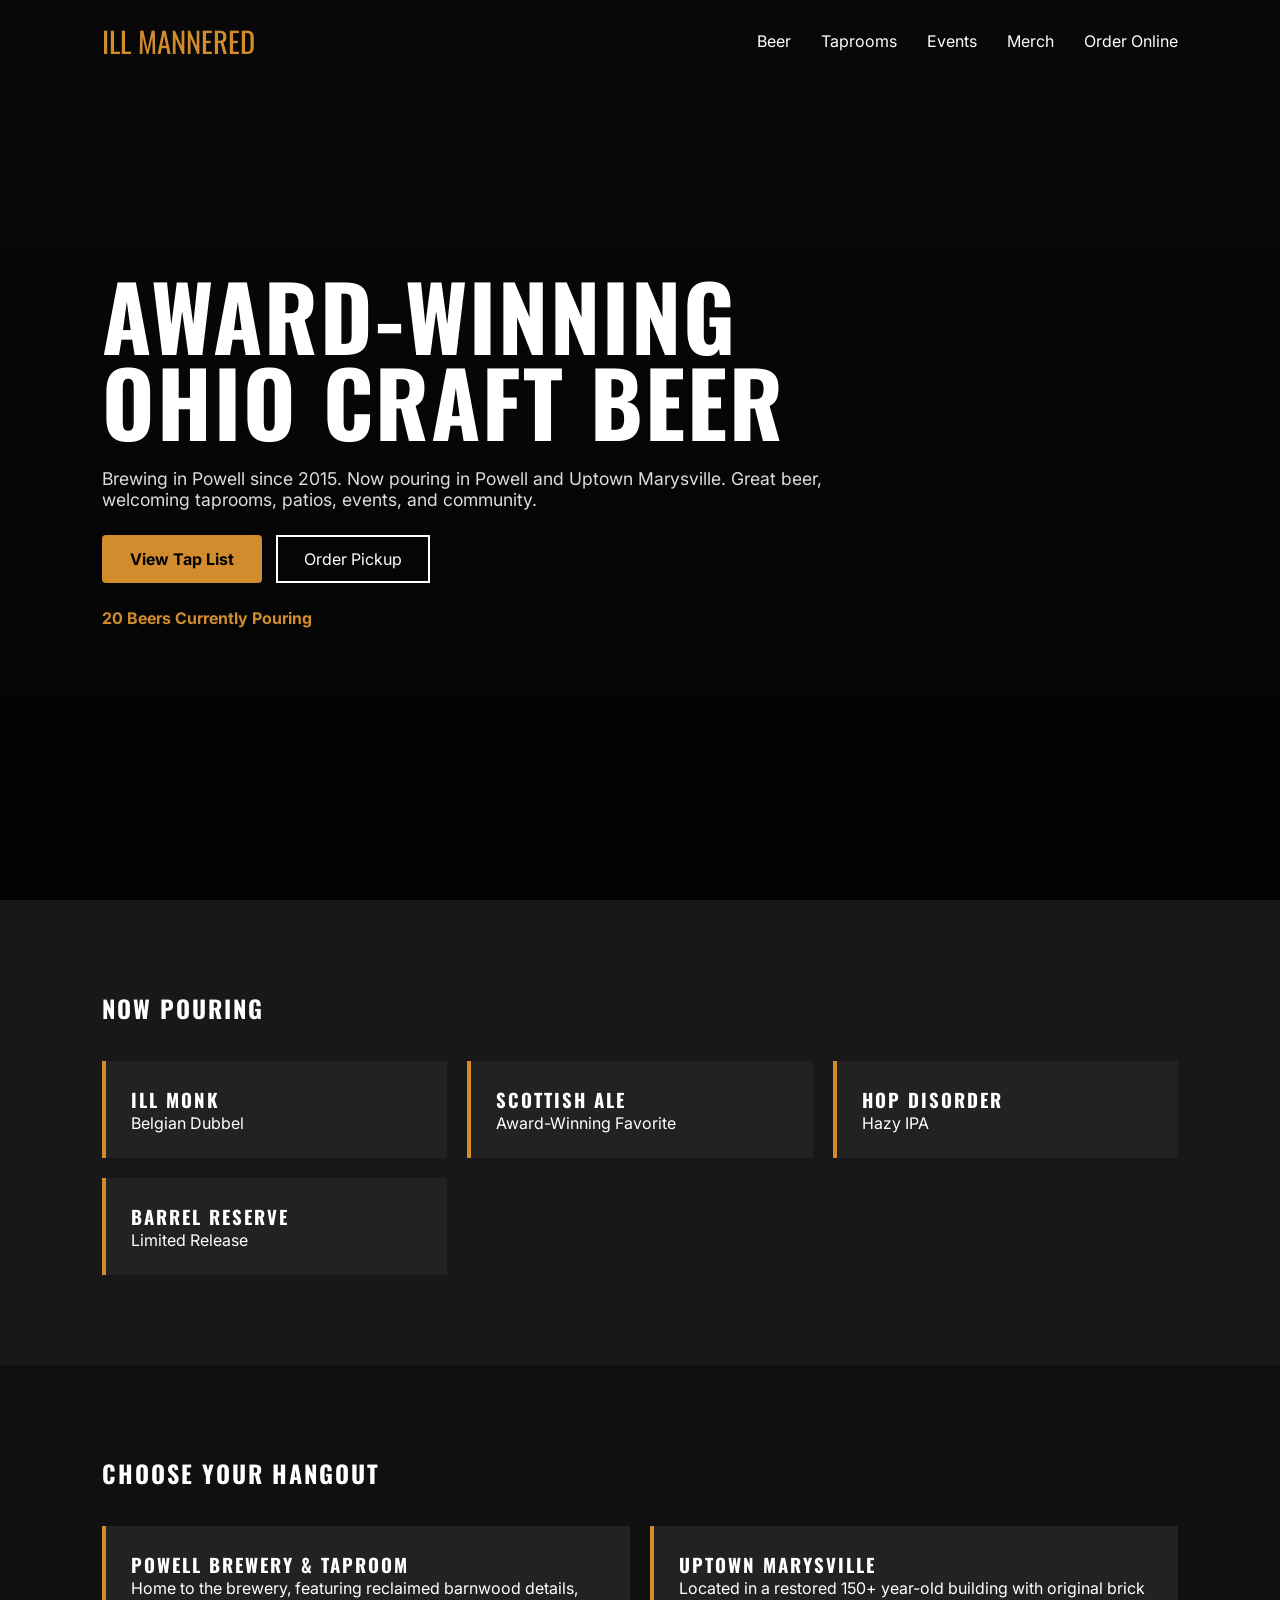
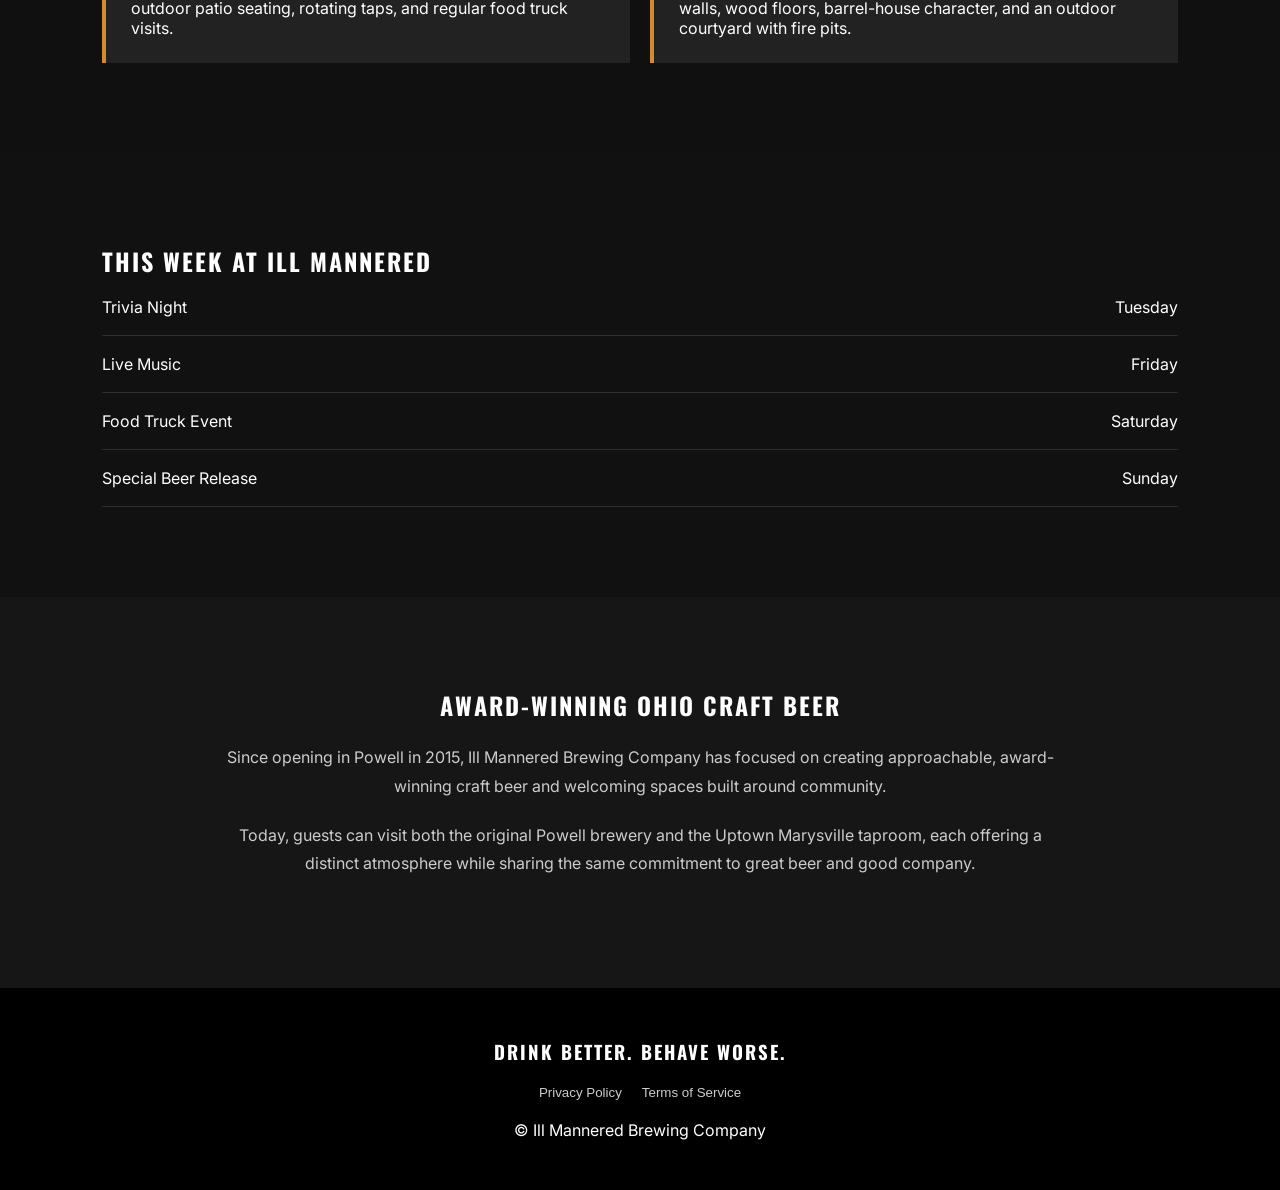
==== index.html @ 1222a547 "Rename ill_mannered_website (1).html to index.html" ====
<!DOCTYPE html>
<html lang="en">
<head>
<meta charset="UTF-8">
<meta name="viewport" content="width=device-width, initial-scale=1.0">
<title>Ill Mannered Brewery | Award-Winning Ohio Craft Beer</title>
<link href="https://fonts.googleapis.com/css2?family=Oswald:wght@400;500;700&family=Inter:wght@300;400;500;600&display=swap" rel="stylesheet">
<style>
:root{
    --black:#111111;
    --dark:#1a1a1a;
    --amber:#d28b2d;
    --cream:#f5f1e8;
}
*{margin:0;padding:0;box-sizing:border-box}
body{
    font-family:'Inter',sans-serif;
    background:var(--black);
    color:white;
    overflow-x:hidden;
}
h1,h2,h3{
    font-family:'Oswald',sans-serif;
    text-transform:uppercase;
    letter-spacing:2px;
}
section{padding:90px 8%;}
a{text-decoration:none;color:white}
nav{
    position:fixed;
    width:100%;
    top:0;
    left:0;
    z-index:1000;
    padding:20px 8%;
    display:flex;
    justify-content:space-between;
    align-items:center;
    transition:.3s;
}
nav.scrolled{
    background:rgba(0,0,0,.92);
    backdrop-filter:blur(10px);
}
.logo{
    color:var(--amber);
    font-family:'Oswald',sans-serif;
    font-size:1.8rem;
}
.nav-links{
    display:flex;
    gap:30px;
}
.hero{
    min-height:100vh;
    display:flex;
    align-items:center;
    background:
        linear-gradient(rgba(0,0,0,.55),rgba(0,0,0,.8)),
        url('https://images.unsplash.com/photo-1514362545857-3bc16c4c7d1b?auto=format&fit=crop&w=1600&q=80');
    background-size:cover;
    background-position:center;
}
.hero-content{max-width:760px;}
.hero h1{
    font-size:clamp(3rem,7vw,6rem);
    line-height:.95;
}
.hero p{
    margin:25px 0;
    color:#ddd;
    font-size:1.1rem;
}
.btn{
    display:inline-block;
    padding:14px 28px;
    background:var(--amber);
    color:black;
    font-weight:700;
    border-radius:4px;
}
.outline-btn{
    display:inline-block;
    padding:12px 26px;
    border:2px solid white;
    margin-left:10px;
}
.tap-count{
    margin-top:25px;
    color:var(--amber);
    font-weight:bold;
}
.beer-board{background:#181818;}
.board-grid,.location-grid{
    display:grid;
    grid-template-columns:repeat(auto-fit,minmax(260px,1fr));
    gap:20px;
    margin-top:35px;
}
.beer-card,.location-card{
    background:#222;
    padding:25px;
    border-left:4px solid var(--amber);
}
.locations{
    background:#101010;
}
.events .event{
    display:flex;
    justify-content:space-between;
    border-bottom:1px solid rgba(255,255,255,.12);
    padding:18px 0;
}
.story{
    text-align:center;
    background:#161616;
}
.story p{
    max-width:850px;
    margin:20px auto;
    line-height:1.8;
    color:#ccc;
}
footer{
    text-align:center;
    padding:50px 8%;
    background:black;
}
.footer-links{
    margin:20px 0;
    display:flex;
    justify-content:center;
    gap:20px;
    flex-wrap:wrap;
}
.footer-links button{
    background:none;
    border:none;
    color:#ccc;
    cursor:pointer;
}
.footer-links button:hover{
    color:var(--amber);
}
.modal{
    display:none;
    position:fixed;
    inset:0;
    background:rgba(0,0,0,.85);
    z-index:5000;
    justify-content:center;
    align-items:center;
}
.modal-content{
    background:#1a1a1a;
    width:90%;
    max-width:500px;
    padding:40px;
    position:relative;
    text-align:center;
}
.close-btn{
    position:absolute;
    right:15px;
    top:8px;
    cursor:pointer;
    font-size:2rem;
}
@media(max-width:768px){
    .nav-links{display:none;}
    .outline-btn{display:block;margin:10px 0 0 0;}
}
</style>
</head>
<body>

<nav id="navbar">
    <div class="logo">ILL MANNERED</div>
    <div class="nav-links">
        <a href="#">Beer</a>
        <a href="#">Taprooms</a>
        <a href="#">Events</a>
        <a href="#">Merch</a>
        <a href="#">Order Online</a>
    </div>
</nav>

<section class="hero">
    <div class="hero-content">
        <h1>AWARD-WINNING<br>OHIO CRAFT BEER</h1>
        <p>
            Brewing in Powell since 2015. Now pouring in Powell and Uptown Marysville.
            Great beer, welcoming taprooms, patios, events, and community.
        </p>

        <a href="#" class="btn">View Tap List</a>
        <a href="#" class="outline-btn">Order Pickup</a>

        <div class="tap-count">
            <span id="tapCounter">0</span> Beers Currently Pouring
        </div>
    </div>
</section>

<section class="beer-board">
    <h2>Now Pouring</h2>

    <div class="board-grid" id="boardGrid">
        <div class="beer-card">
            <h3>Ill Monk</h3>
            <p>Belgian Dubbel</p>
        </div>
        <div class="beer-card">
            <h3>Scottish Ale</h3>
            <p>Award-Winning Favorite</p>
        </div>
        <div class="beer-card">
            <h3>Hop Disorder</h3>
            <p>Hazy IPA</p>
        </div>
        <div class="beer-card">
            <h3>Barrel Reserve</h3>
            <p>Limited Release</p>
        </div>
    </div>
</section>

<section class="locations">
    <h2>Choose Your Hangout</h2>

    <div class="location-grid">
        <div class="location-card">
            <h3>Powell Brewery & Taproom</h3>
            <p>
                Home to the brewery, featuring reclaimed barnwood details,
                outdoor patio seating, rotating taps, and regular food truck visits.
            </p>
        </div>

        <div class="location-card">
            <h3>Uptown Marysville</h3>
            <p>
                Located in a restored 150+ year-old building with original brick walls,
                wood floors, barrel-house character, and an outdoor courtyard with fire pits.
            </p>
        </div>
    </div>
</section>

<section class="events">
    <h2>This Week At Ill Mannered</h2>

    <div id="eventsList">
    <div class="event">
        <span>Trivia Night</span>
        <span>Tuesday</span>
    </div>

    <div class="event">
        <span>Live Music</span>
        <span>Friday</span>
    </div>

    <div class="event">
        <span>Food Truck Event</span>
        <span>Saturday</span>
    </div>

    <div class="event">
        <span>Special Beer Release</span>
        <span>Sunday</span>
    </div>
    </div>
</section>

<section class="story">
    <h2>Award-Winning Ohio Craft Beer</h2>

    <p>
        Since opening in Powell in 2015, Ill Mannered Brewing Company has focused
        on creating approachable, award-winning craft beer and welcoming spaces
        built around community.
    </p>

    <p>
        Today, guests can visit both the original Powell brewery and the Uptown
        Marysville taproom, each offering a distinct atmosphere while sharing the
        same commitment to great beer and good company.
    </p>
</section>

<footer>
    <h3>Drink Better. Behave Worse.</h3>

    <div class="footer-links">
        <button onclick="showPopup('Privacy Policy')">Privacy Policy</button>
        <button onclick="showPopup('Terms of Service')">Terms of Service</button>
    </div>

    <p>© Ill Mannered Brewing Company</p>
</footer>

<div id="legalModal" class="modal">
    <div class="modal-content">
        <span class="close-btn" onclick="closePopup()">&times;</span>
        <h2 id="modalTitle"></h2>
        <p id="modalText"></p>
    </div>
</div>

<script>
window.addEventListener("scroll",()=>{
    const nav=document.getElementById("navbar");
    if(window.scrollY>50){
        nav.classList.add("scrolled");
    }else{
        nav.classList.remove("scrolled");
    }
});

function animateValue(id,start,end,duration){
    let current=start;
    const range=end-start;
    const step=Math.max(1,Math.floor(duration/range));
    const timer=setInterval(()=>{
        current++;
        document.getElementById(id).textContent=current;
        if(current>=end) clearInterval(timer);
    },step);
}

window.addEventListener("load",()=>{
    animateValue("tapCounter",0,20,1200);
});

function showPopup(option){
    document.getElementById("modalTitle").textContent=option;
    document.getElementById("modalText").textContent=
        "This is usually where your " + option + " would be.";
    document.getElementById("legalModal").style.display="flex";
}

function closePopup(){
    document.getElementById("legalModal").style.display="none";
}

window.addEventListener("click",(e)=>{
    const modal=document.getElementById("legalModal");
    if(e.target===modal){
        closePopup();
    }
});

/* ============================================================
   LIVE CONTENT FROM GOOGLE SHEETS
   ------------------------------------------------------------
   Paste your two "Publish to web" CSV links below.
   How to get them (one-time setup, ~5 minutes):

   1. Go to Google Sheets, create a new sheet.
   2. Make TWO tabs (bottom of screen): name one "Beers",
      one "Events".
   3. In the "Beers" tab, put headers in row 1: Name | Style
      Then list beers below, one per row.
        Name          Style
        Ill Monk      Belgian Dubbel
        Hop Disorder  Hazy IPA
   4. In the "Events" tab, put headers in row 1: Name | Day
        Name              Day
        Trivia Night      Tuesday
        Live Music        Friday
   5. File > Share > Publish to web.
   6. Choose the "Beers" tab, format "Comma-separated values
      (.csv)", click Publish. Copy the link it gives you.
   7. Repeat for the "Events" tab.
   8. Paste both links into BEERS_CSV_URL and EVENTS_CSV_URL
      below (keep the quotes).

   From then on, editing the spreadsheet is all the brewery
   needs to do — add a row, delete a row, change a word — and
   the website updates itself automatically. If the links are
   left blank, or the sheet is unreachable, the site quietly
   falls back to the hardcoded cards already in the HTML, so
   nothing ever breaks.
   ============================================================ */
const BEERS_CSV_URL  = "https://docs.google.com/spreadsheets/d/e/2PACX-1vRhkqlgAAwZwO8TnqGkKlFAGpHv8yCGsZcdLMp49OKJ2XZNEhr4ZEPsqxfPy_GtU7TkanM26mFWa-hM/pub?gid=56140579&single=true&output=csv";
const EVENTS_CSV_URL = "https://docs.google.com/spreadsheets/d/e/2PACX-1vRhkqlgAAwZwO8TnqGkKlFAGpHv8yCGsZcdLMp49OKJ2XZNEhr4ZEPsqxfPy_GtU7TkanM26mFWa-hM/pub?output=csv";

// Minimal CSV parser: handles quoted fields and commas inside quotes.
function parseCSV(text){
    const rows=[];
    let row=[],field="",inQuotes=false;
    for(let i=0;i<text.length;i++){
        const c=text[i];
        if(inQuotes){
            if(c==='"'){
                if(text[i+1]==='"'){field+='"';i++;}
                else{inQuotes=false;}
            }else{field+=c;}
        }else{
            if(c==='"'){inQuotes=true;}
            else if(c===','){row.push(field);field="";}
            else if(c==='\n'||c==='\r'){
                if(field.length||row.length){row.push(field);rows.push(row);}
                field="";row=[];
                if(c==='\r'&&text[i+1]==='\n')i++;
            }else{field+=c;}
        }
    }
    if(field.length||row.length){row.push(field);rows.push(row);}
    return rows.filter(r=>r.some(cell=>cell.trim().length));
}

function escapeHTML(str){
    const div=document.createElement("div");
    div.textContent=str;
    return div.innerHTML;
}

async function loadSheet(url){
    if(!url) return null;
    try{
        const res=await fetch(url,{cache:"no-store"});
        if(!res.ok) throw new Error("Bad response");
        const text=await res.text();
        const rows=parseCSV(text);
        if(rows.length<2) throw new Error("No data rows");
        return rows.slice(1); // drop header row
    }catch(err){
        console.warn("Live content unavailable, using fallback.",err);
        return null;
    }
}

async function renderBeers(){
    const rows=await loadSheet(BEERS_CSV_URL);
    if(!rows) return; // keep hardcoded fallback cards
    const grid=document.getElementById("boardGrid");
    grid.innerHTML=rows.map(r=>{
        const name=escapeHTML(r[0]||"");
        const style=escapeHTML(r[1]||"");
        return `<div class="beer-card"><h3>${name}</h3><p>${style}</p></div>`;
    }).join("");
    document.getElementById("tapCounter").textContent=rows.length;
}

async function renderEvents(){
    const rows=await loadSheet(EVENTS_CSV_URL);
    if(!rows) return; // keep hardcoded fallback list
    const list=document.getElementById("eventsList");
    list.innerHTML=rows.map(r=>{
        const name=escapeHTML(r[0]||"");
        const day=escapeHTML(r[1]||"");
        return `<div class="event"><span>${name}</span><span>${day}</span></div>`;
    }).join("");
}

renderBeers();
renderEvents();
</script>

</body>
</html>
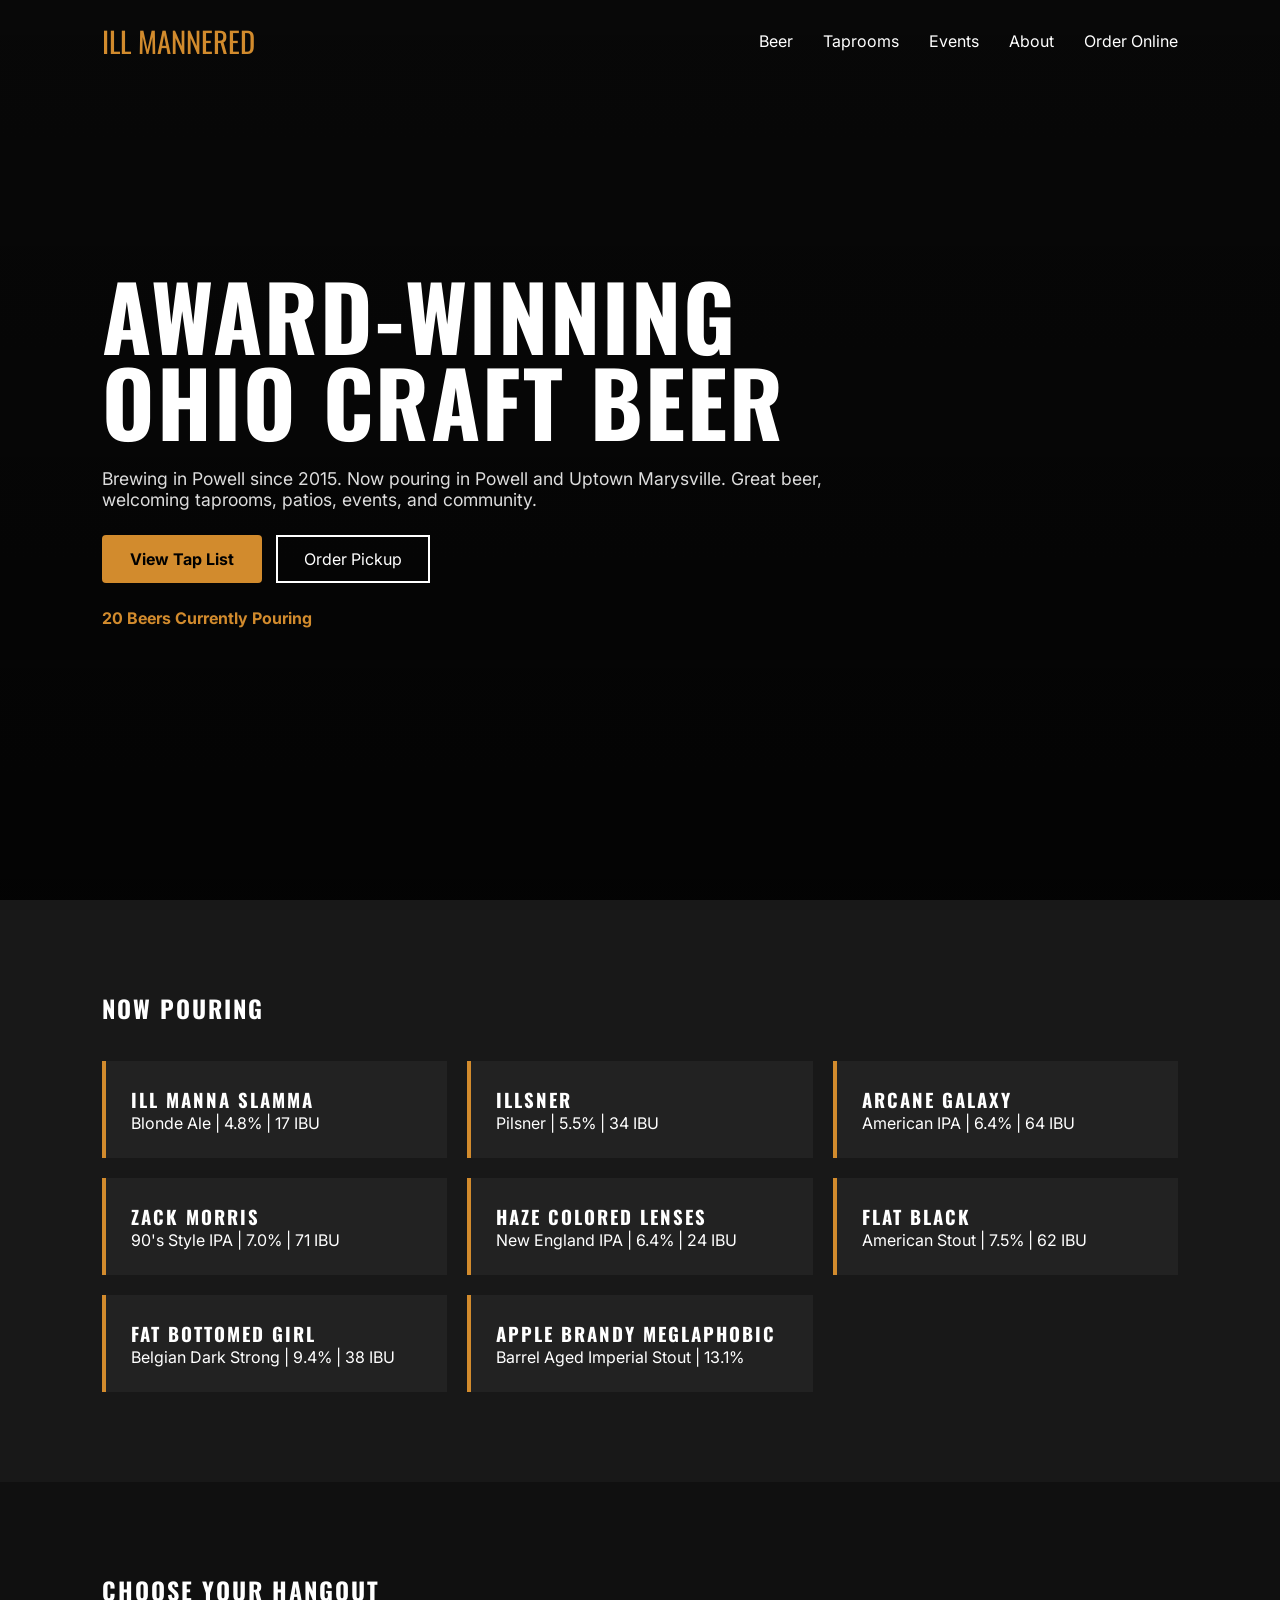
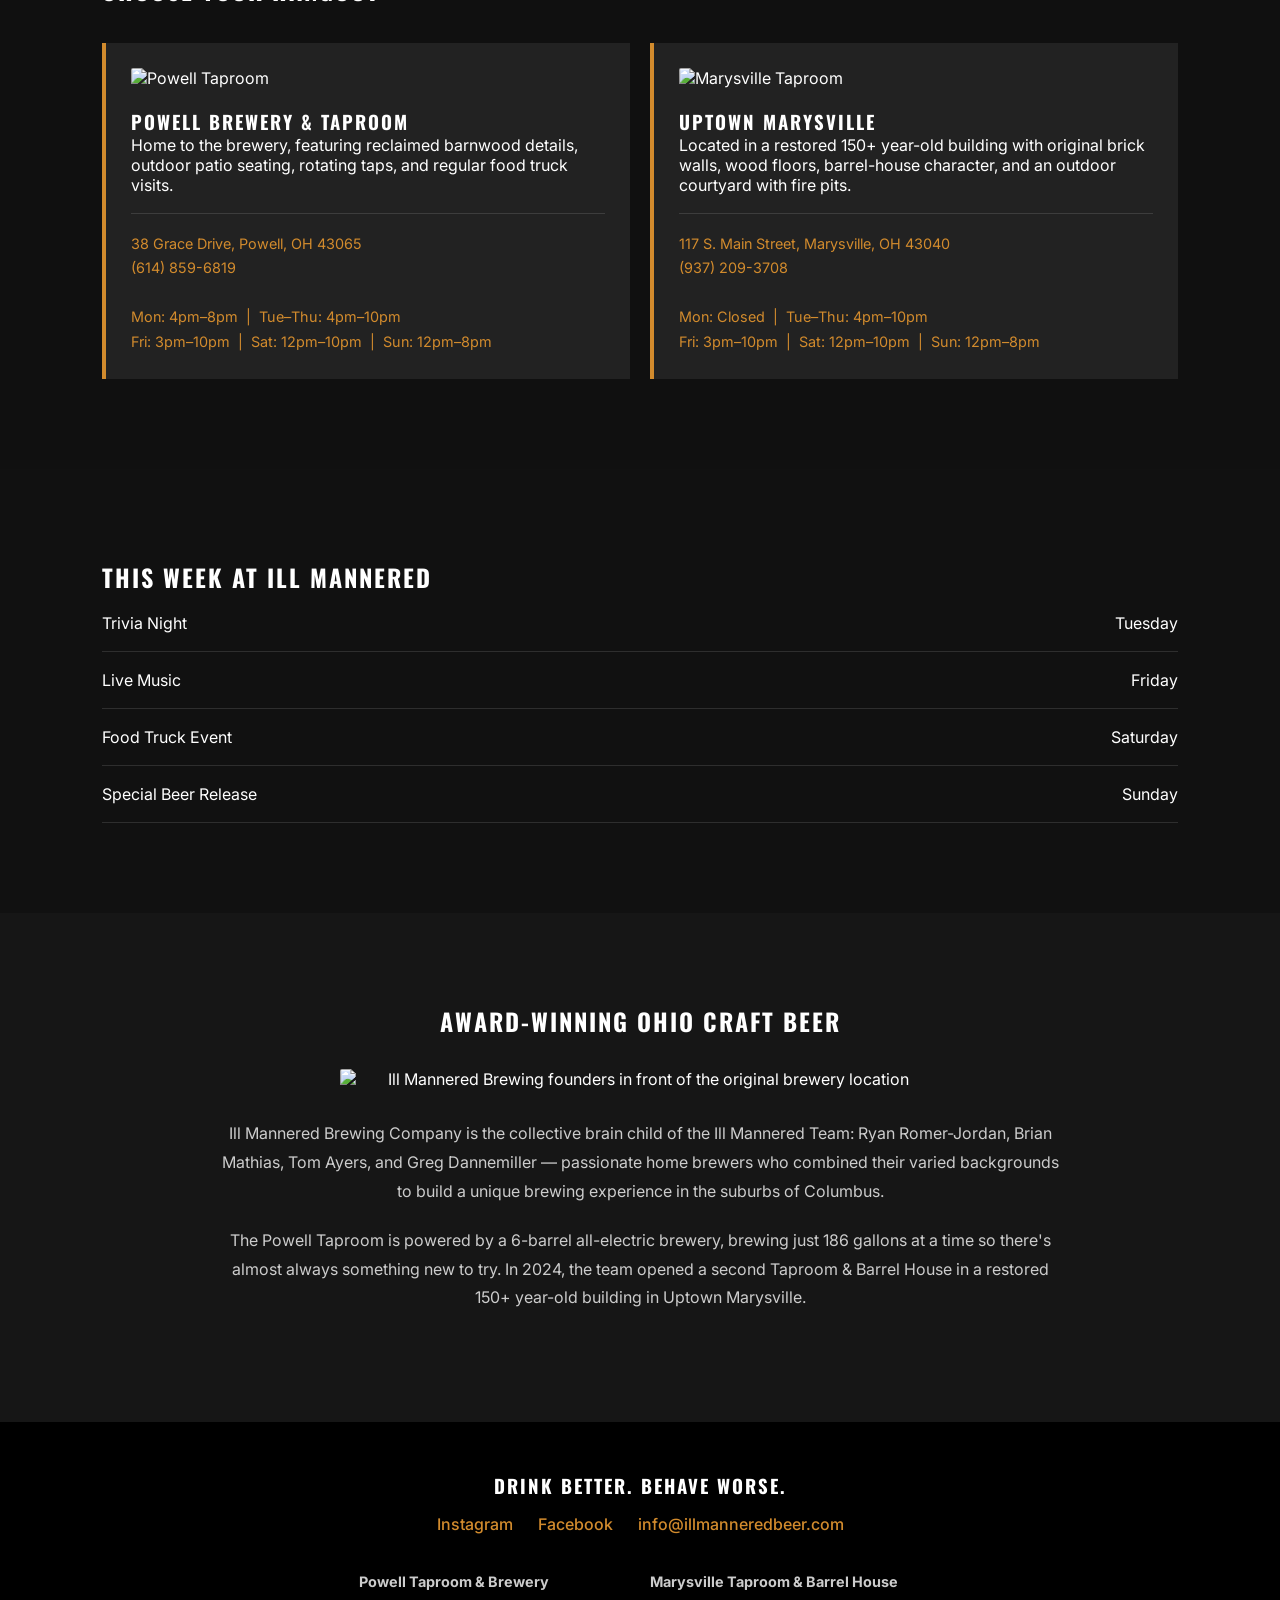
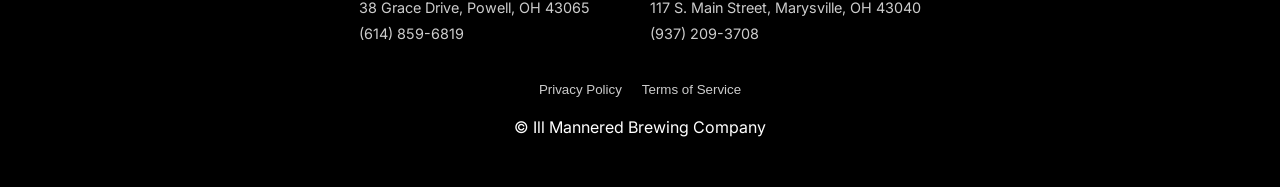
==== commit 056606c9: "Enhance index.html with updated navigation links, new beer offerings, and improved layout for locati" ====
--- a/index.html
+++ b/index.html
@@ -13,6 +13,7 @@
     --cream:#f5f1e8;
 }
 *{margin:0;padding:0;box-sizing:border-box}
+html{scroll-behavior:smooth;}
 body{
     font-family:'Inter',sans-serif;
     background:var(--black);
@@ -57,7 +58,7 @@
     align-items:center;
     background:
         linear-gradient(rgba(0,0,0,.55),rgba(0,0,0,.8)),
-        url('https://images.unsplash.com/photo-1514362545857-3bc16c4c7d1b?auto=format&fit=crop&w=1600&q=80');
+        url('https://images.squarespace-cdn.com/content/v1/551592a8e4b04038107b55b8/1774537961781-NAVLXZL5IKMYDVWEW3O1/Powell+Patio.jpg');
     background-size:cover;
     background-position:center;
 }
@@ -102,6 +103,21 @@
     padding:25px;
     border-left:4px solid var(--amber);
 }
+.location-img{
+    width:100%;
+    height:220px;
+    object-fit:cover;
+    margin-bottom:20px;
+    border-radius:2px;
+}
+.location-meta{
+    margin-top:18px;
+    padding-top:18px;
+    border-top:1px solid rgba(255,255,255,.12);
+    color:var(--amber);
+    font-size:.9rem;
+    line-height:1.7;
+}
 .locations{
     background:#101010;
 }
@@ -121,6 +137,13 @@
     line-height:1.8;
     color:#ccc;
 }
+.founders-img{
+    max-width:600px;
+    width:100%;
+    margin:30px auto;
+    border-radius:2px;
+    display:block;
+}
 footer{
     text-align:center;
     padding:50px 8%;
@@ -141,6 +164,31 @@
 }
 .footer-links button:hover{
     color:var(--amber);
+}
+.footer-social{
+    display:flex;
+    justify-content:center;
+    gap:25px;
+    margin-top:15px;
+    flex-wrap:wrap;
+}
+.footer-social a{
+    color:var(--amber);
+    font-weight:500;
+}
+.footer-social a:hover{
+    color:white;
+}
+.footer-locations{
+    display:flex;
+    justify-content:center;
+    gap:60px;
+    margin:35px 0;
+    flex-wrap:wrap;
+    color:#ccc;
+    font-size:.9rem;
+    line-height:1.8;
+    text-align:left;
 }
 .modal{
     display:none;
@@ -177,11 +225,11 @@
 <nav id="navbar">
     <div class="logo">ILL MANNERED</div>
     <div class="nav-links">
-        <a href="#">Beer</a>
-        <a href="#">Taprooms</a>
-        <a href="#">Events</a>
-        <a href="#">Merch</a>
-        <a href="#">Order Online</a>
+        <a href="#beer-board">Beer</a>
+        <a href="#locations">Taprooms</a>
+        <a href="#events">Events</a>
+        <a href="#story">About</a>
+        <a href="https://commerce.arryved.com/location/BHwJdw4e" target="_blank" rel="noopener">Order Online</a>
     </div>
 </nav>
 
@@ -193,8 +241,8 @@
             Great beer, welcoming taprooms, patios, events, and community.
         </p>
 
-        <a href="#" class="btn">View Tap List</a>
-        <a href="#" class="outline-btn">Order Pickup</a>
+        <a href="#beer-board" class="btn">View Tap List</a>
+        <a href="https://commerce.arryved.com/location/BHwJdw4e" target="_blank" rel="noopener" class="outline-btn">Order Pickup</a>
 
         <div class="tap-count">
             <span id="tapCounter">0</span> Beers Currently Pouring
@@ -202,52 +250,82 @@
     </div>
 </section>
 
-<section class="beer-board">
+<section class="beer-board" id="beer-board">
     <h2>Now Pouring</h2>
 
     <div class="board-grid" id="boardGrid">
         <div class="beer-card">
-            <h3>Ill Monk</h3>
-            <p>Belgian Dubbel</p>
-        </div>
-        <div class="beer-card">
-            <h3>Scottish Ale</h3>
-            <p>Award-Winning Favorite</p>
-        </div>
-        <div class="beer-card">
-            <h3>Hop Disorder</h3>
-            <p>Hazy IPA</p>
-        </div>
-        <div class="beer-card">
-            <h3>Barrel Reserve</h3>
-            <p>Limited Release</p>
+            <h3>Ill Manna Slamma</h3>
+            <p>Blonde Ale | 4.8% | 17 IBU</p>
+        </div>
+        <div class="beer-card">
+            <h3>Illsner</h3>
+            <p>Pilsner | 5.5% | 34 IBU</p>
+        </div>
+        <div class="beer-card">
+            <h3>Arcane Galaxy</h3>
+            <p>American IPA | 6.4% | 64 IBU</p>
+        </div>
+        <div class="beer-card">
+            <h3>Zack Morris</h3>
+            <p>90's Style IPA | 7.0% | 71 IBU</p>
+        </div>
+        <div class="beer-card">
+            <h3>Haze Colored Lenses</h3>
+            <p>New England IPA | 6.4% | 24 IBU</p>
+        </div>
+        <div class="beer-card">
+            <h3>Flat Black</h3>
+            <p>American Stout | 7.5% | 62 IBU</p>
+        </div>
+        <div class="beer-card">
+            <h3>Fat Bottomed Girl</h3>
+            <p>Belgian Dark Strong | 9.4% | 38 IBU</p>
+        </div>
+        <div class="beer-card">
+            <h3>Apple Brandy Meglaphobic</h3>
+            <p>Barrel Aged Imperial Stout | 13.1%</p>
         </div>
     </div>
 </section>
 
-<section class="locations">
+<section class="locations" id="locations">
     <h2>Choose Your Hangout</h2>
 
     <div class="location-grid">
         <div class="location-card">
+            <img src="https://images.squarespace-cdn.com/content/v1/551592a8e4b04038107b55b8/1774537961160-885N05AWX7W1PZ3T8ACO/Powell+BB+Taproom.jpg" alt="Powell Taproom" class="location-img">
             <h3>Powell Brewery & Taproom</h3>
             <p>
                 Home to the brewery, featuring reclaimed barnwood details,
                 outdoor patio seating, rotating taps, and regular food truck visits.
             </p>
+            <p class="location-meta">
+                38 Grace Drive, Powell, OH 43065<br>
+                (614) 859-6819<br><br>
+                Mon: 4pm–8pm &nbsp;|&nbsp; Tue–Thu: 4pm–10pm<br>
+                Fri: 3pm–10pm &nbsp;|&nbsp; Sat: 12pm–10pm &nbsp;|&nbsp; Sun: 12pm–8pm
+            </p>
         </div>
 
         <div class="location-card">
+            <img src="https://images.squarespace-cdn.com/content/v1/551592a8e4b04038107b55b8/1774537969749-AI1E2ZD004P0QMH2CCGI/Marysville+Taproom+Interior.jpg" alt="Marysville Taproom" class="location-img">
             <h3>Uptown Marysville</h3>
             <p>
                 Located in a restored 150+ year-old building with original brick walls,
                 wood floors, barrel-house character, and an outdoor courtyard with fire pits.
             </p>
+            <p class="location-meta">
+                117 S. Main Street, Marysville, OH 43040<br>
+                (937) 209-3708<br><br>
+                Mon: Closed &nbsp;|&nbsp; Tue–Thu: 4pm–10pm<br>
+                Fri: 3pm–10pm &nbsp;|&nbsp; Sat: 12pm–10pm &nbsp;|&nbsp; Sun: 12pm–8pm
+            </p>
         </div>
     </div>
 </section>
 
-<section class="events">
+<section class="events" id="events">
     <h2>This Week At Ill Mannered</h2>
 
     <div id="eventsList">
@@ -273,24 +351,47 @@
     </div>
 </section>
 
-<section class="story">
+<section class="story" id="story">
     <h2>Award-Winning Ohio Craft Beer</h2>
 
+    <img src="https://images.squarespace-cdn.com/content/v1/551592a8e4b04038107b55b8/1439303269134-542Y5H6M78XVQSLNCAGJ/8-8-2015-12+smaller.jpg" alt="Ill Mannered Brewing founders in front of the original brewery location" class="founders-img">
+
     <p>
-        Since opening in Powell in 2015, Ill Mannered Brewing Company has focused
-        on creating approachable, award-winning craft beer and welcoming spaces
-        built around community.
+        Ill Mannered Brewing Company is the collective brain child of the Ill Mannered
+        Team: Ryan Romer-Jordan, Brian Mathias, Tom Ayers, and Greg Dannemiller —
+        passionate home brewers who combined their varied backgrounds to build a
+        unique brewing experience in the suburbs of Columbus.
     </p>
 
     <p>
-        Today, guests can visit both the original Powell brewery and the Uptown
-        Marysville taproom, each offering a distinct atmosphere while sharing the
-        same commitment to great beer and good company.
+        The Powell Taproom is powered by a 6-barrel all-electric brewery, brewing
+        just 186 gallons at a time so there's almost always something new to try.
+        In 2024, the team opened a second Taproom & Barrel House in a restored
+        150+ year-old building in Uptown Marysville.
     </p>
 </section>
 
 <footer>
     <h3>Drink Better. Behave Worse.</h3>
+
+    <div class="footer-social">
+        <a href="https://instagram.com/illmanneredbeer" target="_blank" rel="noopener">Instagram</a>
+        <a href="https://facebook.com/illmanneredbeer" target="_blank" rel="noopener">Facebook</a>
+        <a href="mailto:info@illmanneredbeer.com">info@illmanneredbeer.com</a>
+    </div>
+
+    <div class="footer-locations">
+        <div>
+            <strong>Powell Taproom & Brewery</strong><br>
+            38 Grace Drive, Powell, OH 43065<br>
+            (614) 859-6819
+        </div>
+        <div>
+            <strong>Marysville Taproom & Barrel House</strong><br>
+            117 S. Main Street, Marysville, OH 43040<br>
+            (937) 209-3708
+        </div>
+    </div>
 
     <div class="footer-links">
         <button onclick="showPopup('Privacy Policy')">Privacy Policy</button>
@@ -460,4 +561,4 @@
 </script>
 
 </body>
-</html>
+</html>
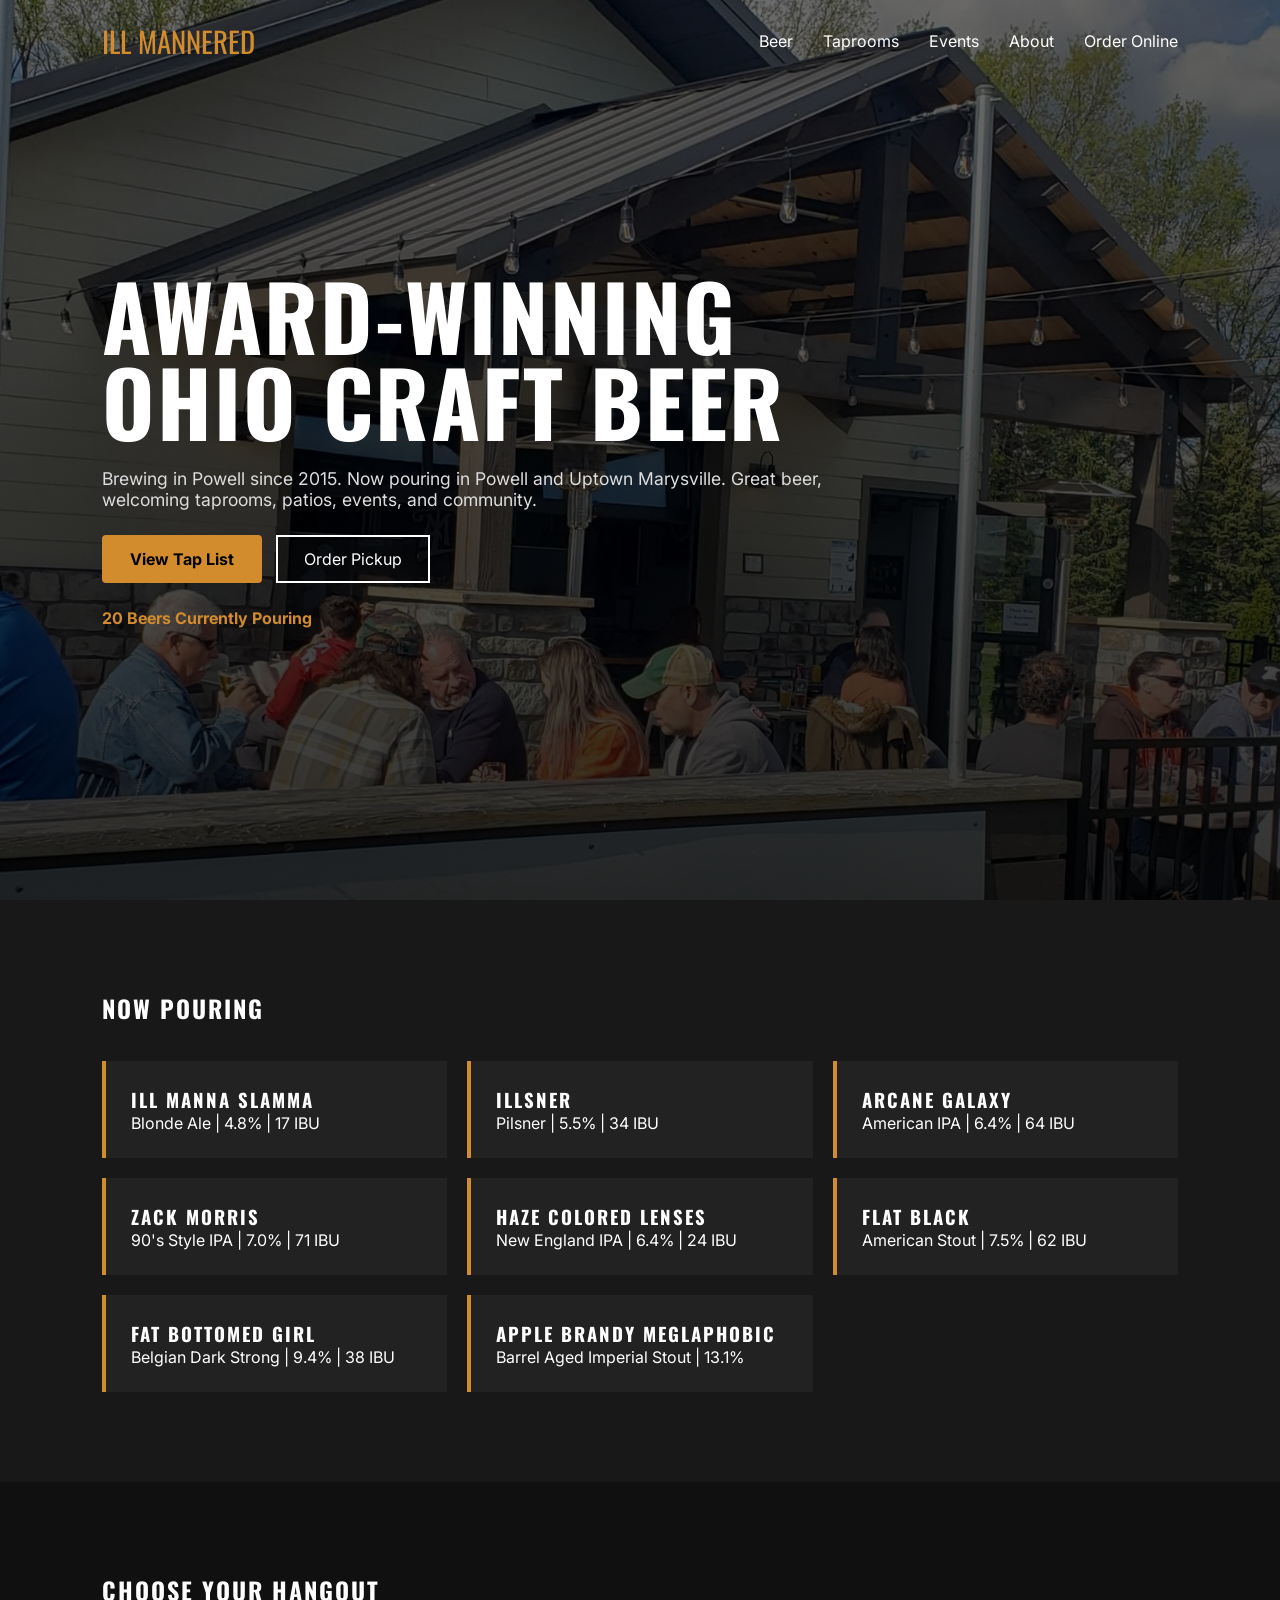
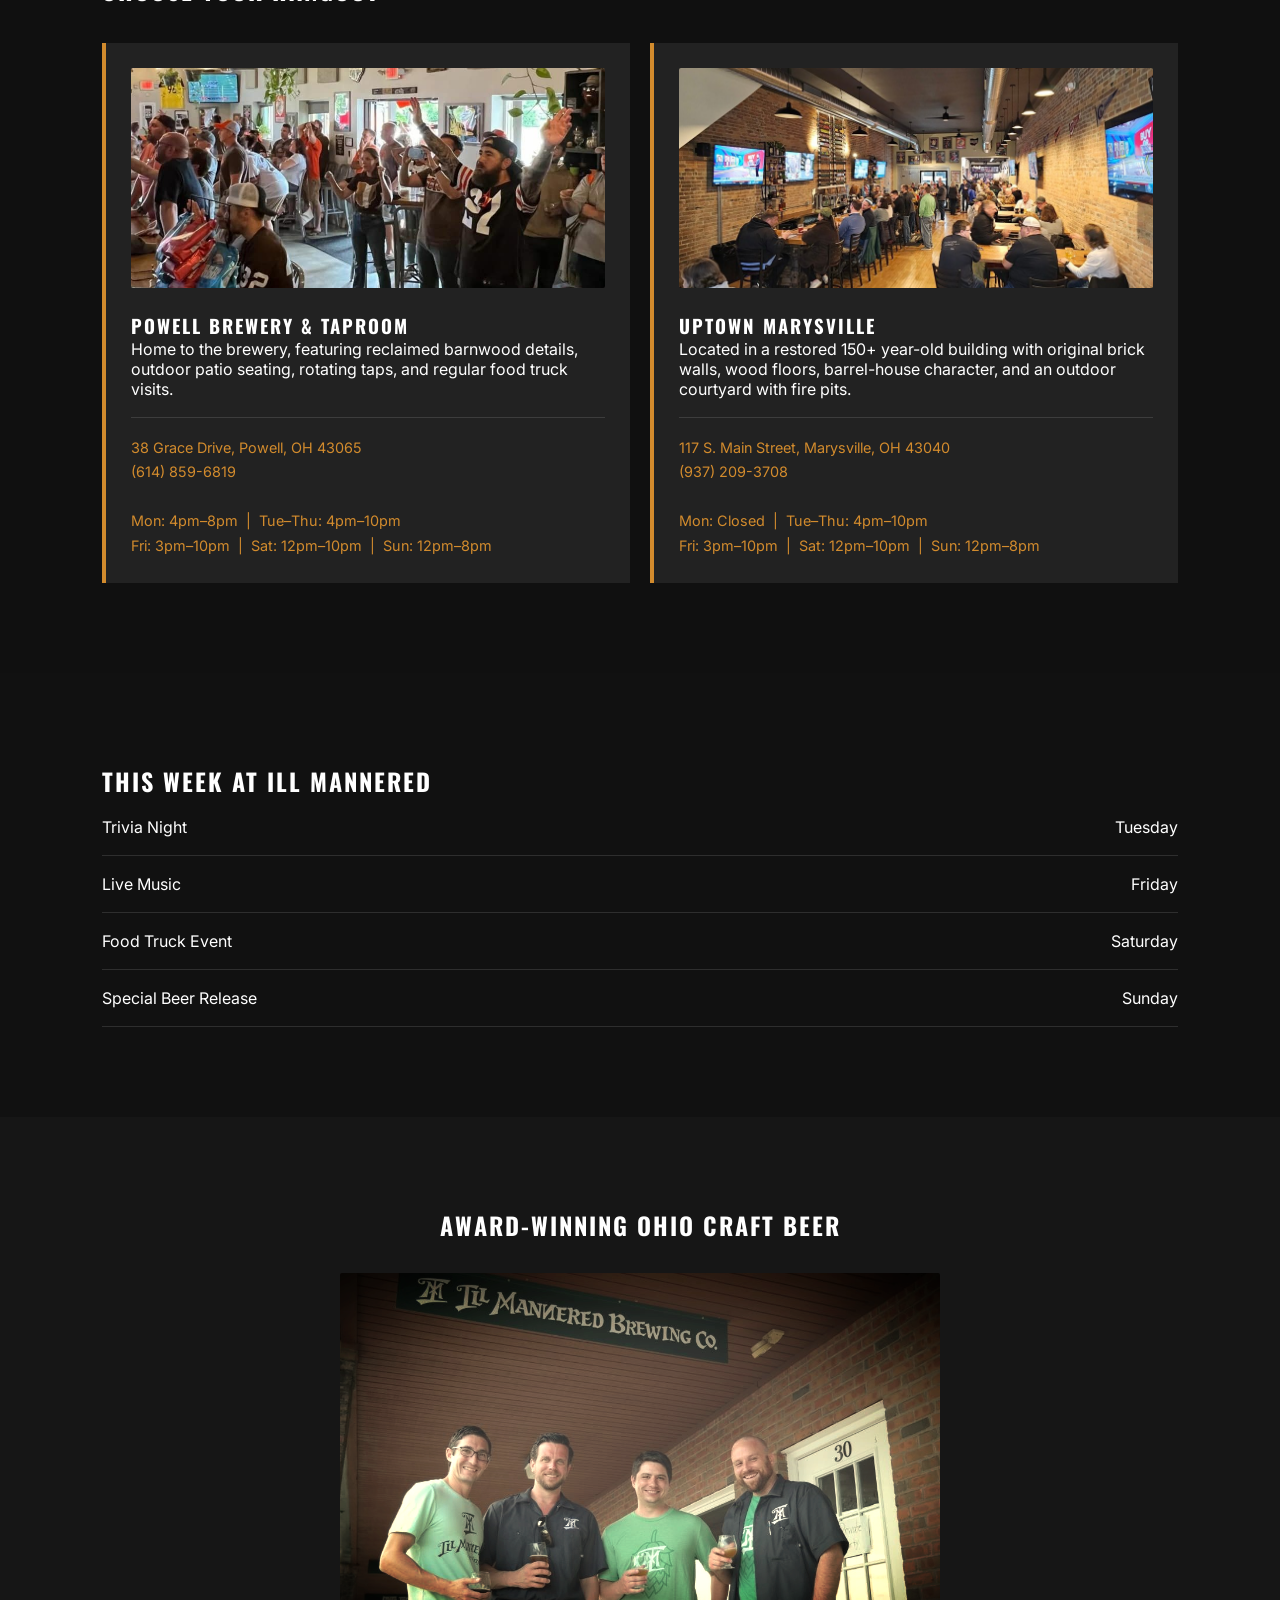
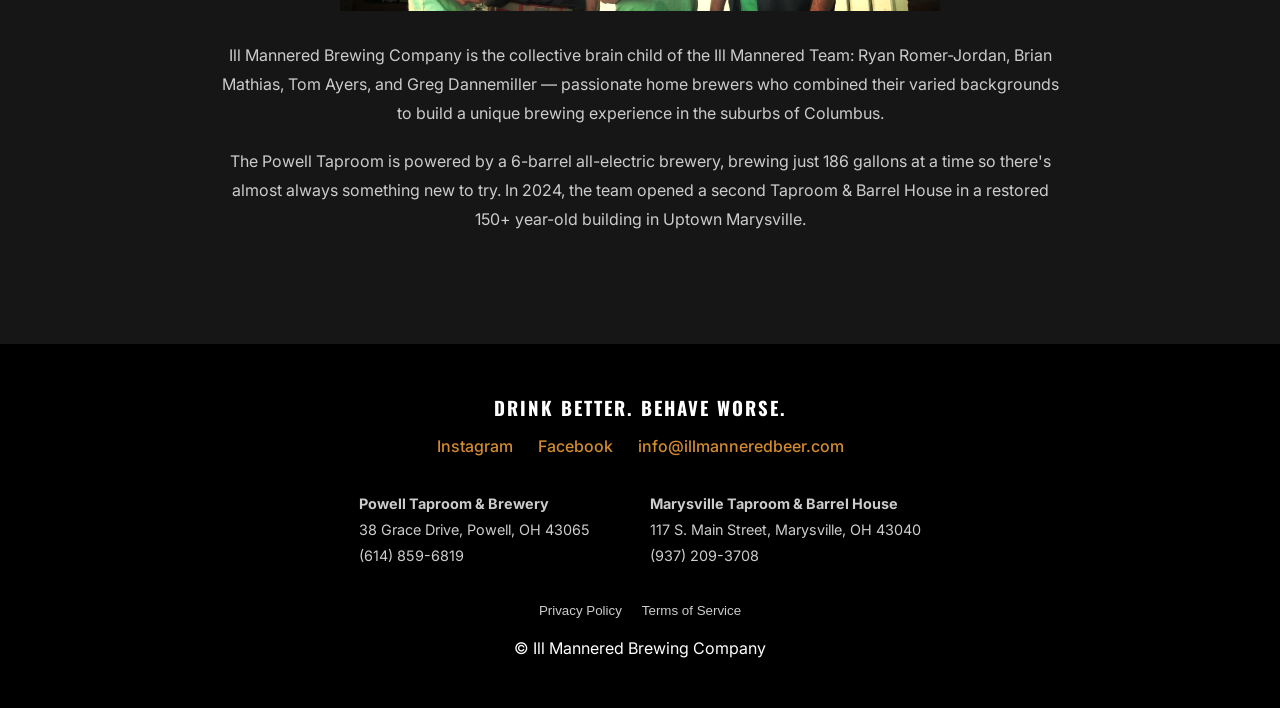
==== commit 6b63a585: "Refactor code structure for improved readability and maintainability" ====
--- a/index.html
+++ b/index.html
@@ -58,7 +58,7 @@
     align-items:center;
     background:
         linear-gradient(rgba(0,0,0,.55),rgba(0,0,0,.8)),
-        url('https://images.squarespace-cdn.com/content/v1/551592a8e4b04038107b55b8/1774537961781-NAVLXZL5IKMYDVWEW3O1/Powell+Patio.jpg');
+        url('images/Powell+Patio.jpg');
     background-size:cover;
     background-position:center;
 }
@@ -294,7 +294,7 @@
 
     <div class="location-grid">
         <div class="location-card">
-            <img src="https://images.squarespace-cdn.com/content/v1/551592a8e4b04038107b55b8/1774537961160-885N05AWX7W1PZ3T8ACO/Powell+BB+Taproom.jpg" alt="Powell Taproom" class="location-img">
+            <img src="images/Powell+BB+Taproom.jpg" alt="Powell Taproom" class="location-img">
             <h3>Powell Brewery & Taproom</h3>
             <p>
                 Home to the brewery, featuring reclaimed barnwood details,
@@ -309,7 +309,7 @@
         </div>
 
         <div class="location-card">
-            <img src="https://images.squarespace-cdn.com/content/v1/551592a8e4b04038107b55b8/1774537969749-AI1E2ZD004P0QMH2CCGI/Marysville+Taproom+Interior.jpg" alt="Marysville Taproom" class="location-img">
+            <img src="images/Marysville+Taproom+Interior.jpg" alt="Marysville Taproom" class="location-img">
             <h3>Uptown Marysville</h3>
             <p>
                 Located in a restored 150+ year-old building with original brick walls,
@@ -354,7 +354,7 @@
 <section class="story" id="story">
     <h2>Award-Winning Ohio Craft Beer</h2>
 
-    <img src="https://images.squarespace-cdn.com/content/v1/551592a8e4b04038107b55b8/1439303269134-542Y5H6M78XVQSLNCAGJ/8-8-2015-12+smaller.jpg" alt="Ill Mannered Brewing founders in front of the original brewery location" class="founders-img">
+    <img src="images/8-8-2015-12+smaller.png" alt="Ill Mannered Brewing founders in front of the original brewery location" class="founders-img">
 
     <p>
         Ill Mannered Brewing Company is the collective brain child of the Ill Mannered
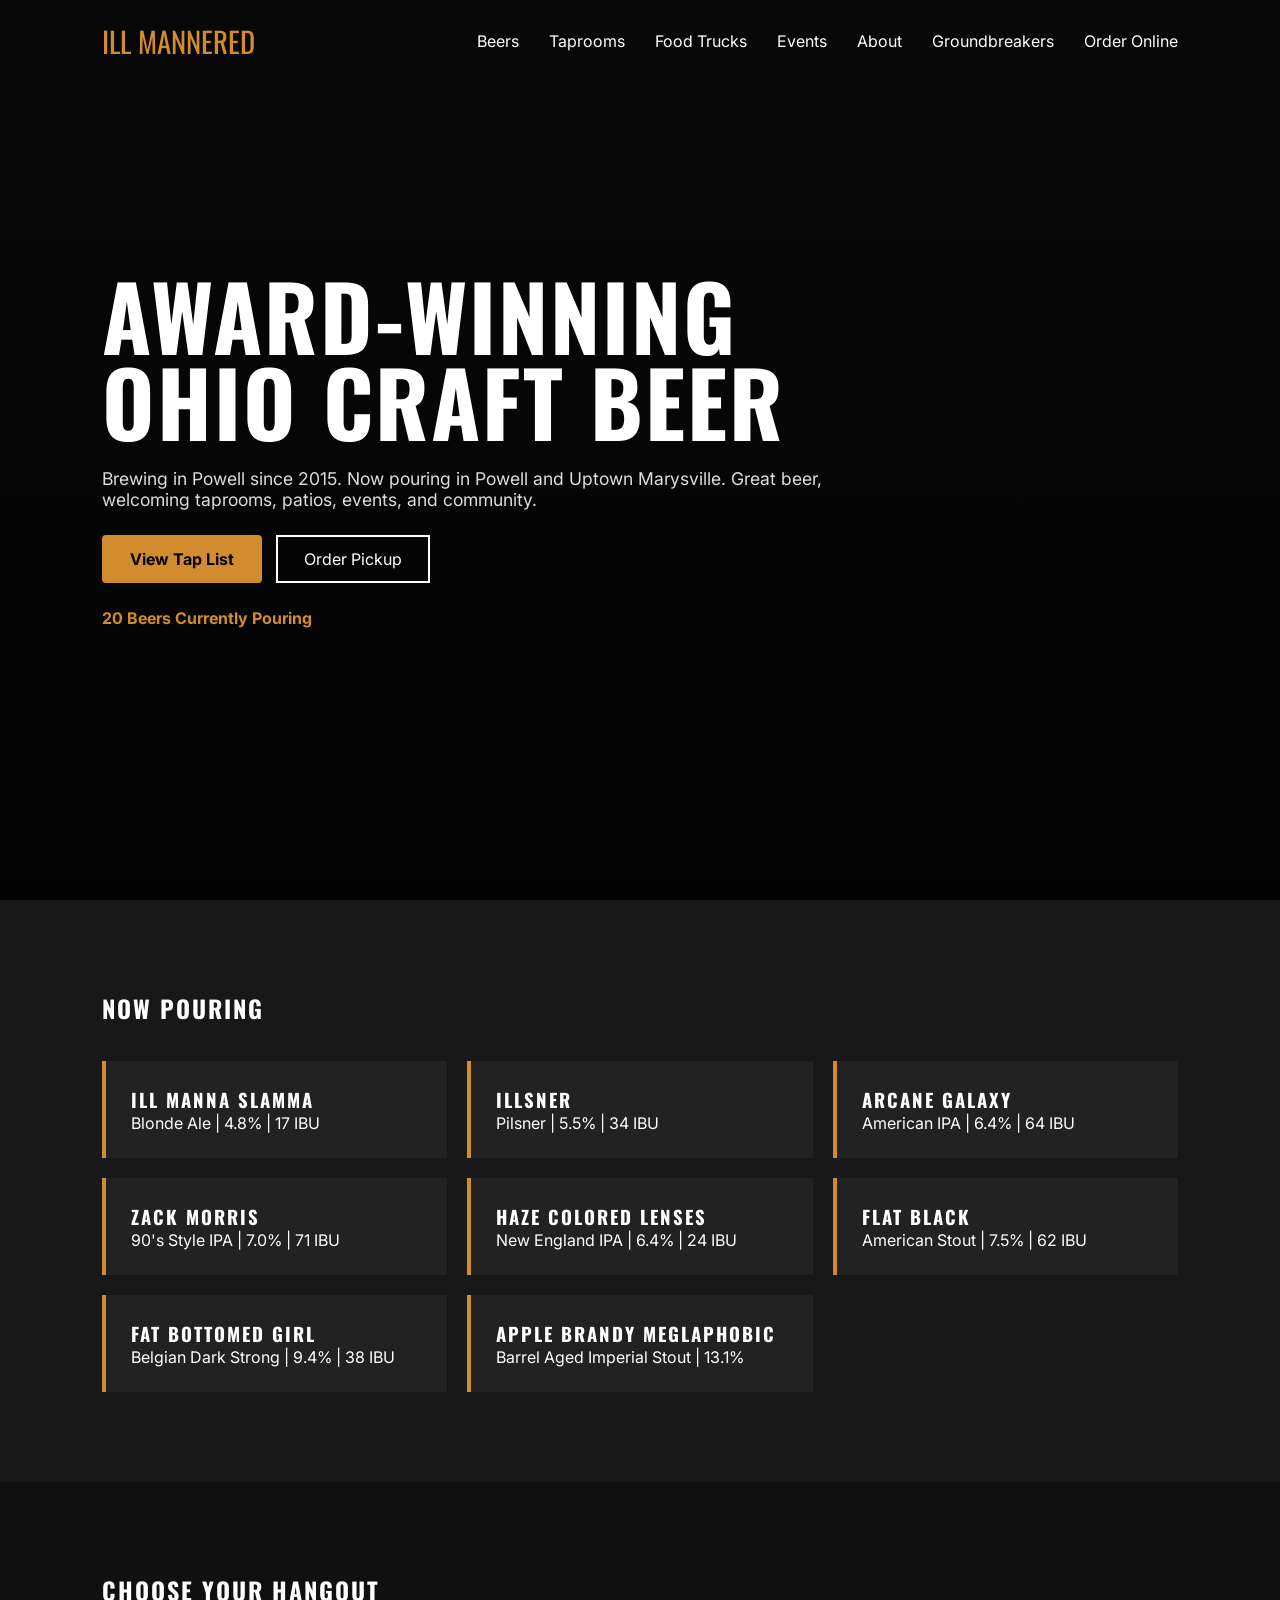
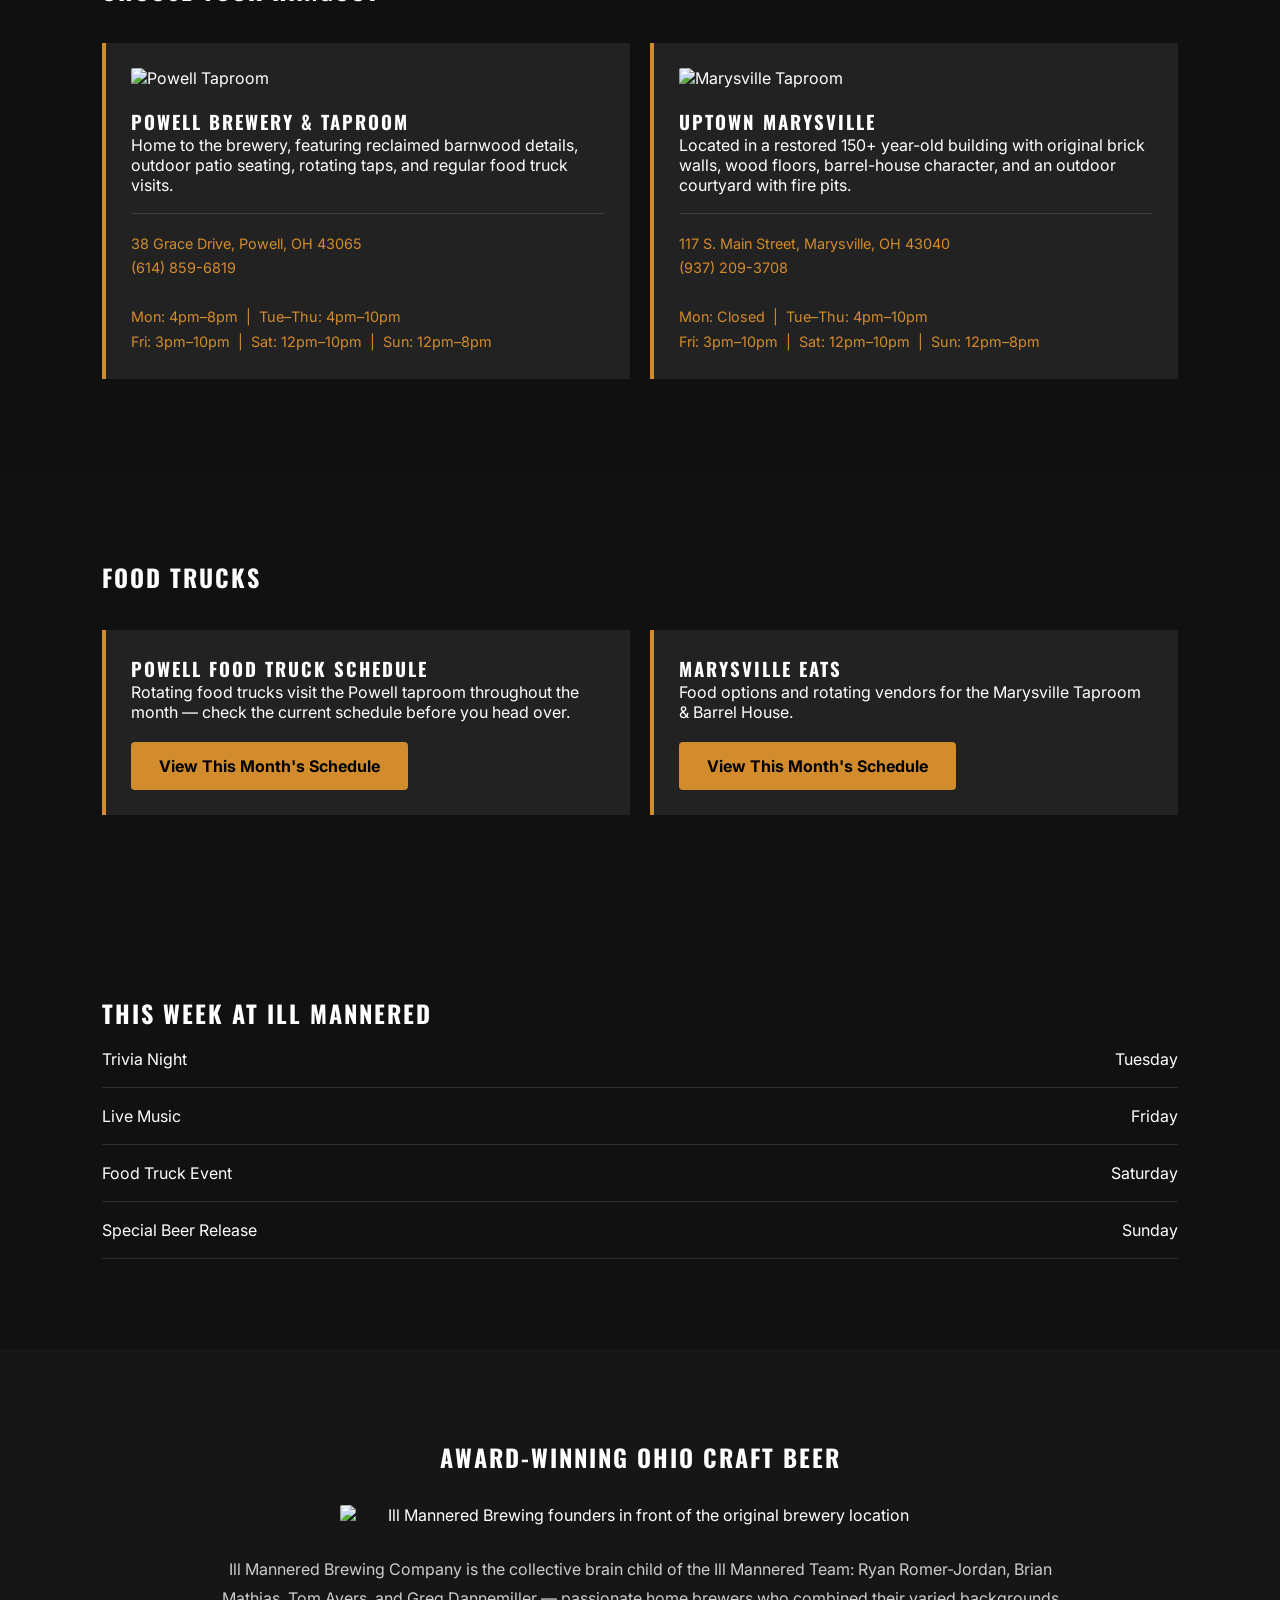
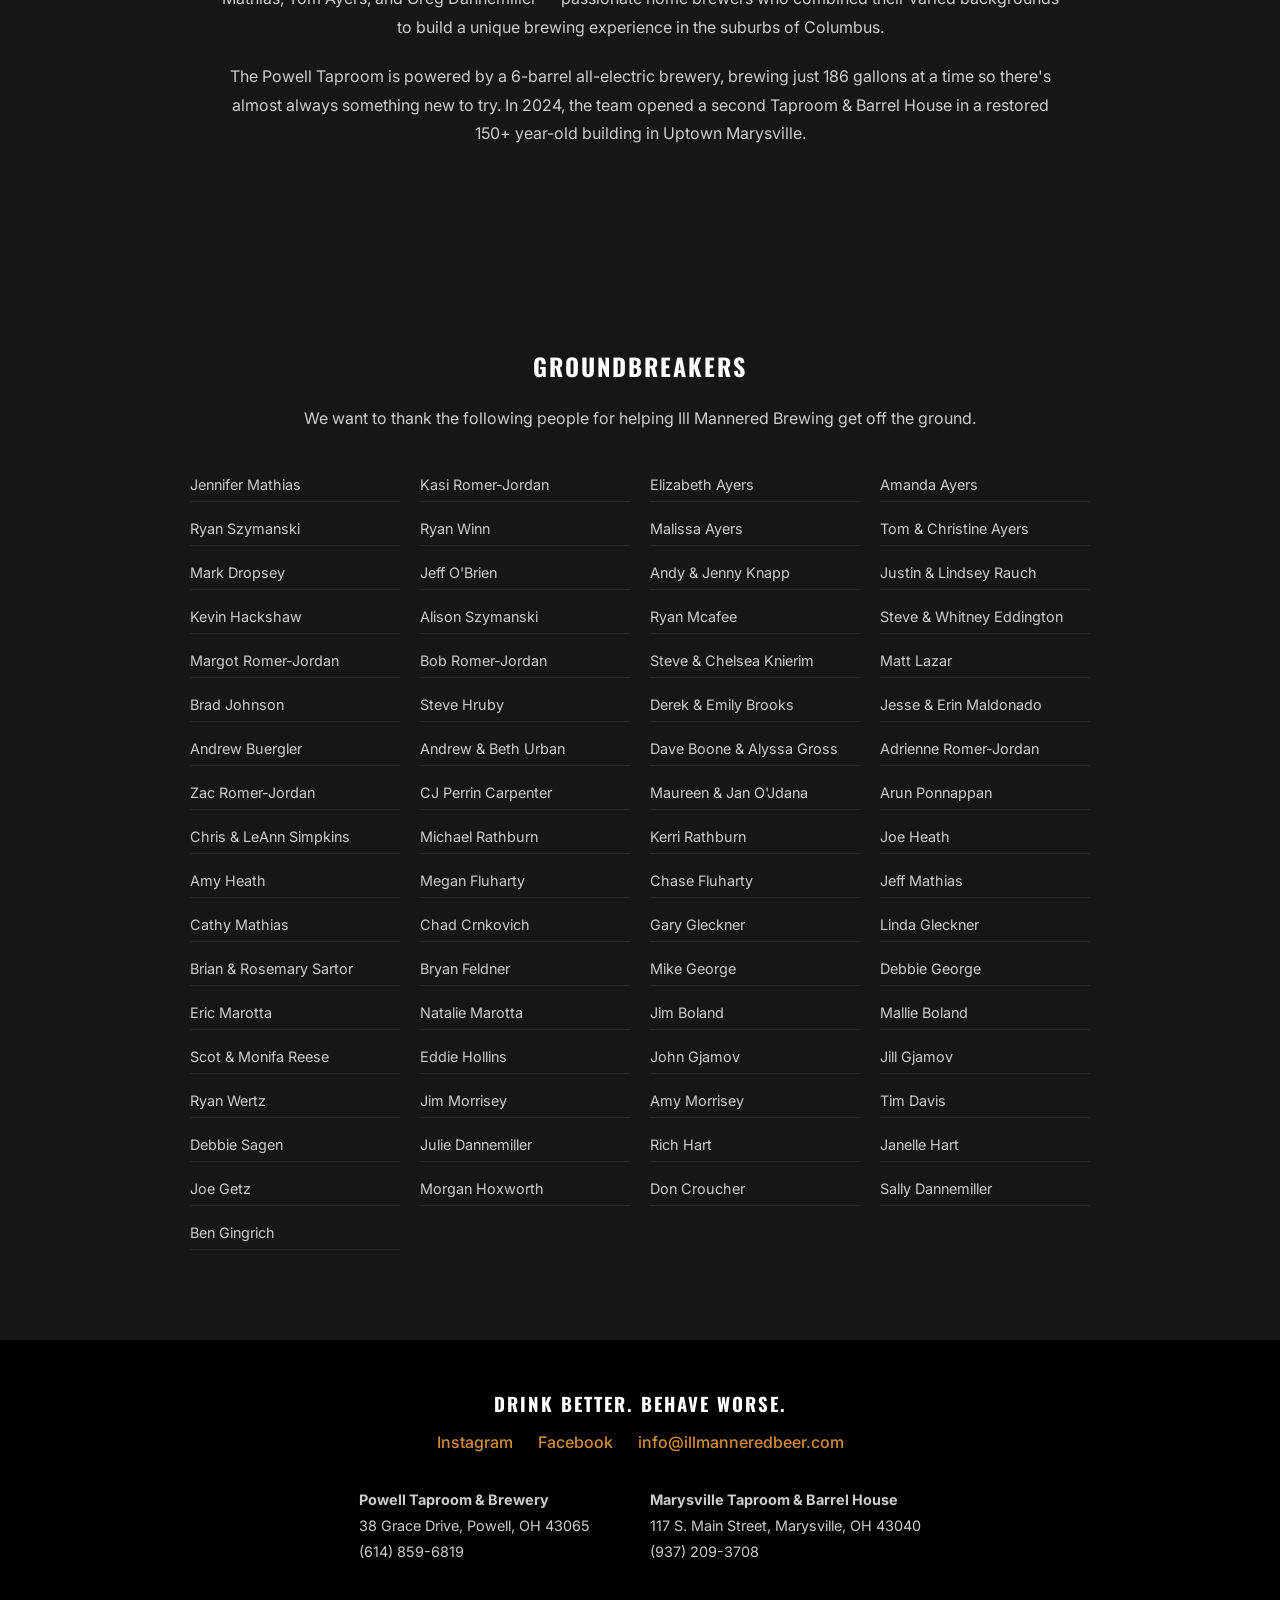
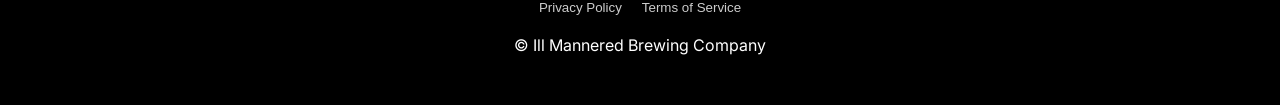
==== commit bb1b91e8: "Update index.html with new food truck section, groundbreakers list, and image path corrections" ====
--- a/index.html
+++ b/index.html
@@ -58,7 +58,7 @@
     align-items:center;
     background:
         linear-gradient(rgba(0,0,0,.55),rgba(0,0,0,.8)),
-        url('images/Powell+Patio.jpg');
+        url('images/Powell Patio.jpg');
     background-size:cover;
     background-position:center;
 }
@@ -143,6 +143,20 @@
     margin:30px auto;
     border-radius:2px;
     display:block;
+}
+.groundbreakers-list{
+    max-width:900px;
+    margin:35px auto 0;
+    display:grid;
+    grid-template-columns:repeat(auto-fit,minmax(200px,1fr));
+    gap:10px 20px;
+    text-align:left;
+}
+.groundbreakers-list span{
+    color:#ccc;
+    font-size:.9rem;
+    padding:8px 0;
+    border-bottom:1px solid rgba(255,255,255,.08);
 }
 footer{
     text-align:center;
@@ -225,10 +239,12 @@
 <nav id="navbar">
     <div class="logo">ILL MANNERED</div>
     <div class="nav-links">
-        <a href="#beer-board">Beer</a>
+        <a href="#beer-board">Beers</a>
         <a href="#locations">Taprooms</a>
+        <a href="#foodtrucks">Food Trucks</a>
         <a href="#events">Events</a>
         <a href="#story">About</a>
+        <a href="#groundbreakers">Groundbreakers</a>
         <a href="https://commerce.arryved.com/location/BHwJdw4e" target="_blank" rel="noopener">Order Online</a>
     </div>
 </nav>
@@ -294,7 +310,7 @@
 
     <div class="location-grid">
         <div class="location-card">
-            <img src="images/Powell+BB+Taproom.jpg" alt="Powell Taproom" class="location-img">
+            <img src="images/Powell BB Taproom.jpg" alt="Powell Taproom" class="location-img">
             <h3>Powell Brewery & Taproom</h3>
             <p>
                 Home to the brewery, featuring reclaimed barnwood details,
@@ -309,7 +325,7 @@
         </div>
 
         <div class="location-card">
-            <img src="images/Marysville+Taproom+Interior.jpg" alt="Marysville Taproom" class="location-img">
+            <img src="images/Marysville Taproom Interior.jpg" alt="Marysville Taproom" class="location-img">
             <h3>Uptown Marysville</h3>
             <p>
                 Located in a restored 150+ year-old building with original brick walls,
@@ -325,6 +341,22 @@
     </div>
 </section>
 
+<section class="events" id="foodtrucks">
+    <h2>Food Trucks</h2>
+    <div class="location-grid">
+        <div class="location-card">
+            <h3>Powell Food Truck Schedule</h3>
+            <p>Rotating food trucks visit the Powell taproom throughout the month — check the current schedule before you head over.</p>
+            <a href="https://www.illmanneredbeer.com/powell-foodtrucks" target="_blank" rel="noopener" class="btn" style="margin-top:20px;">View This Month's Schedule</a>
+        </div>
+        <div class="location-card">
+            <h3>Marysville Eats</h3>
+            <p>Food options and rotating vendors for the Marysville Taproom & Barrel House.</p>
+            <a href="https://www.illmanneredbeer.com/marysville-foodtrucks" target="_blank" rel="noopener" class="btn" style="margin-top:20px;">View This Month's Schedule</a>
+        </div>
+    </div>
+</section>
+
 <section class="events" id="events">
     <h2>This Week At Ill Mannered</h2>
 
@@ -354,7 +386,7 @@
 <section class="story" id="story">
     <h2>Award-Winning Ohio Craft Beer</h2>
 
-    <img src="images/8-8-2015-12+smaller.png" alt="Ill Mannered Brewing founders in front of the original brewery location" class="founders-img">
+    <img src="images/8-8-2015-12 smaller.jpg" alt="Ill Mannered Brewing founders in front of the original brewery location" class="founders-img">
 
     <p>
         Ill Mannered Brewing Company is the collective brain child of the Ill Mannered
@@ -369,6 +401,36 @@
         In 2024, the team opened a second Taproom & Barrel House in a restored
         150+ year-old building in Uptown Marysville.
     </p>
+</section>
+
+<section class="story" id="groundbreakers">
+    <h2>Groundbreakers</h2>
+    <p>We want to thank the following people for helping Ill Mannered Brewing get off the ground.</p>
+    <div class="groundbreakers-list">
+        <span>Jennifer Mathias</span><span>Kasi Romer-Jordan</span><span>Elizabeth Ayers</span>
+        <span>Amanda Ayers</span><span>Ryan Szymanski</span><span>Ryan Winn</span>
+        <span>Malissa Ayers</span><span>Tom & Christine Ayers</span><span>Mark Dropsey</span>
+        <span>Jeff O'Brien</span><span>Andy & Jenny Knapp</span><span>Justin & Lindsey Rauch</span>
+        <span>Kevin Hackshaw</span><span>Alison Szymanski</span><span>Ryan Mcafee</span>
+        <span>Steve & Whitney Eddington</span><span>Margot Romer-Jordan</span><span>Bob Romer-Jordan</span>
+        <span>Steve & Chelsea Knierim</span><span>Matt Lazar</span><span>Brad Johnson</span>
+        <span>Steve Hruby</span><span>Derek & Emily Brooks</span><span>Jesse & Erin Maldonado</span>
+        <span>Andrew Buergler</span><span>Andrew & Beth Urban</span><span>Dave Boone & Alyssa Gross</span>
+        <span>Adrienne Romer-Jordan</span><span>Zac Romer-Jordan</span><span>CJ Perrin Carpenter</span>
+        <span>Maureen & Jan O'Jdana</span><span>Arun Ponnappan</span><span>Chris & LeAnn Simpkins</span>
+        <span>Michael Rathburn</span><span>Kerri Rathburn</span><span>Joe Heath</span>
+        <span>Amy Heath</span><span>Megan Fluharty</span><span>Chase Fluharty</span>
+        <span>Jeff Mathias</span><span>Cathy Mathias</span><span>Chad Crnkovich</span>
+        <span>Gary Gleckner</span><span>Linda Gleckner</span><span>Brian & Rosemary Sartor</span>
+        <span>Bryan Feldner</span><span>Mike George</span><span>Debbie George</span>
+        <span>Eric Marotta</span><span>Natalie Marotta</span><span>Jim Boland</span>
+        <span>Mallie Boland</span><span>Scot & Monifa Reese</span><span>Eddie Hollins</span>
+        <span>John Gjamov</span><span>Jill Gjamov</span><span>Ryan Wertz</span>
+        <span>Jim Morrisey</span><span>Amy Morrisey</span><span>Tim Davis</span>
+        <span>Debbie Sagen</span><span>Julie Dannemiller</span><span>Rich Hart</span>
+        <span>Janelle Hart</span><span>Joe Getz</span><span>Morgan Hoxworth</span>
+        <span>Don Croucher</span><span>Sally Dannemiller</span><span>Ben Gingrich</span>
+    </div>
 </section>
 
 <footer>
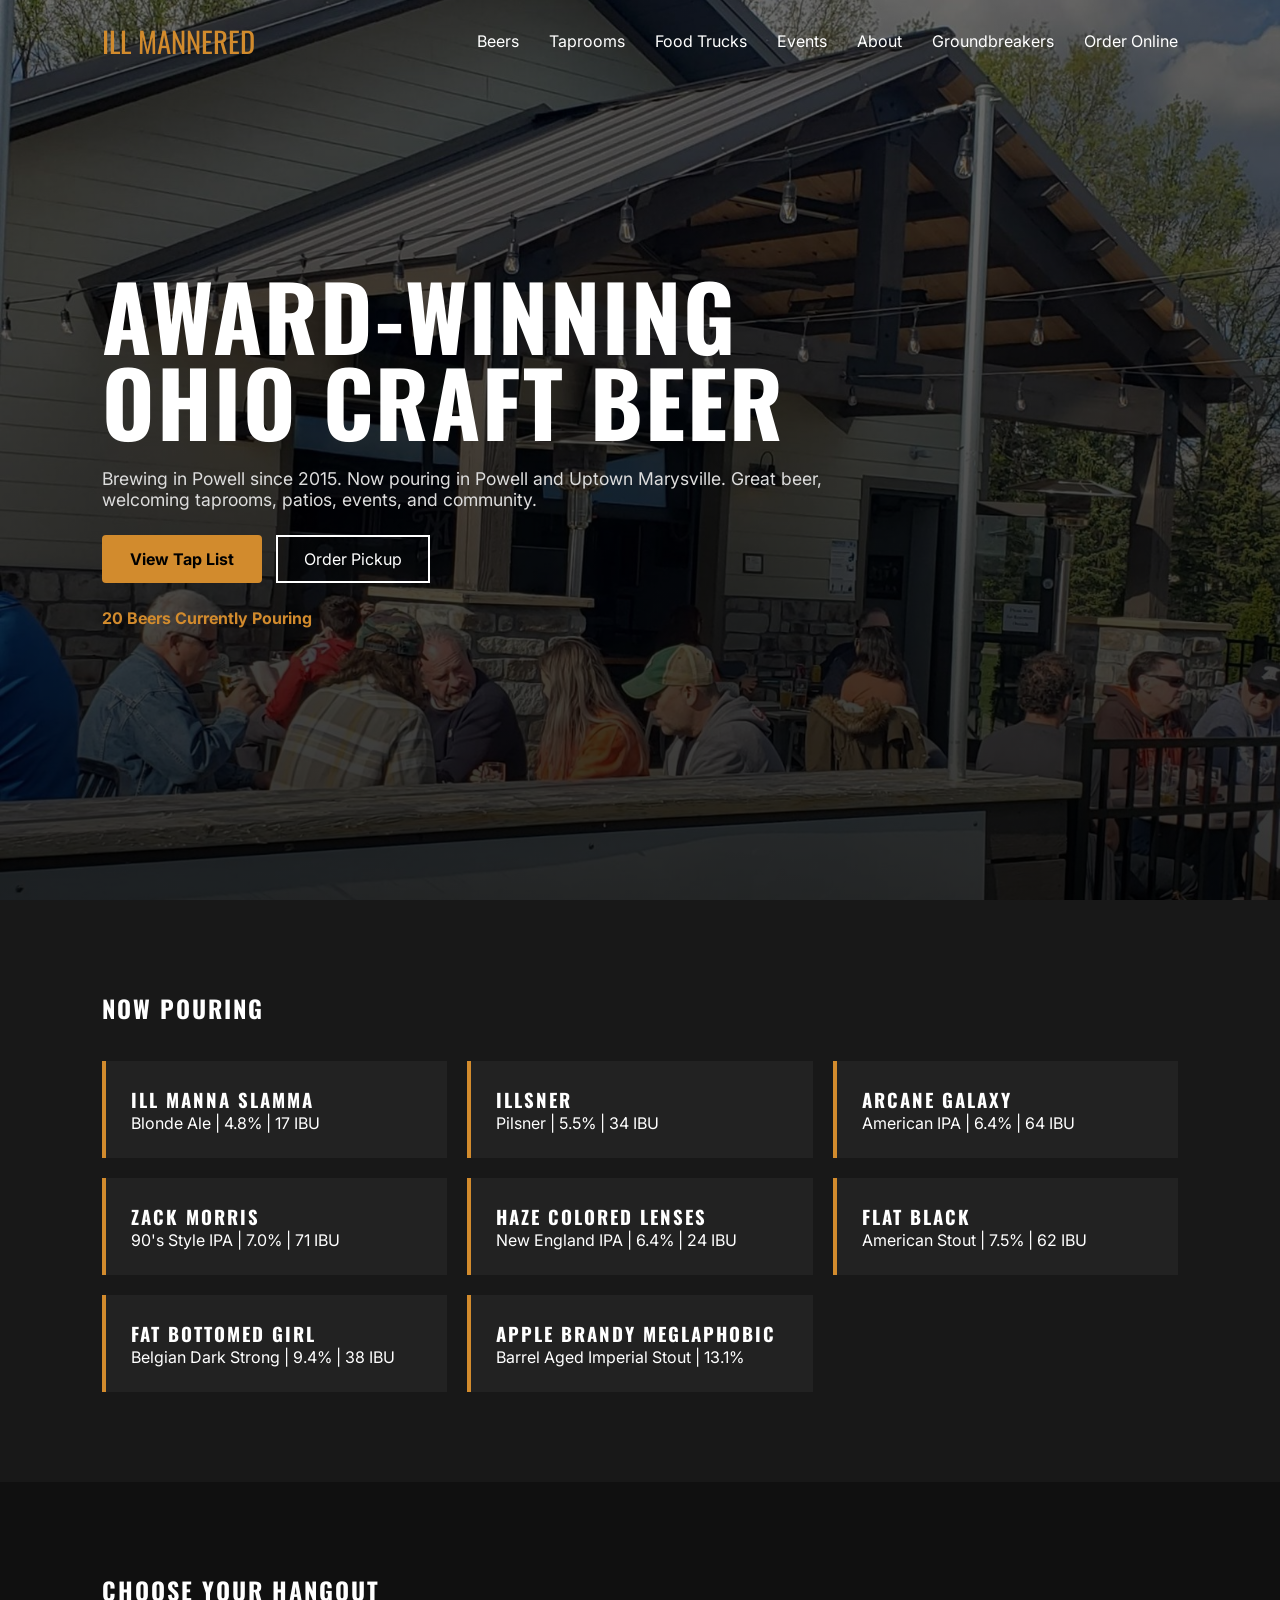
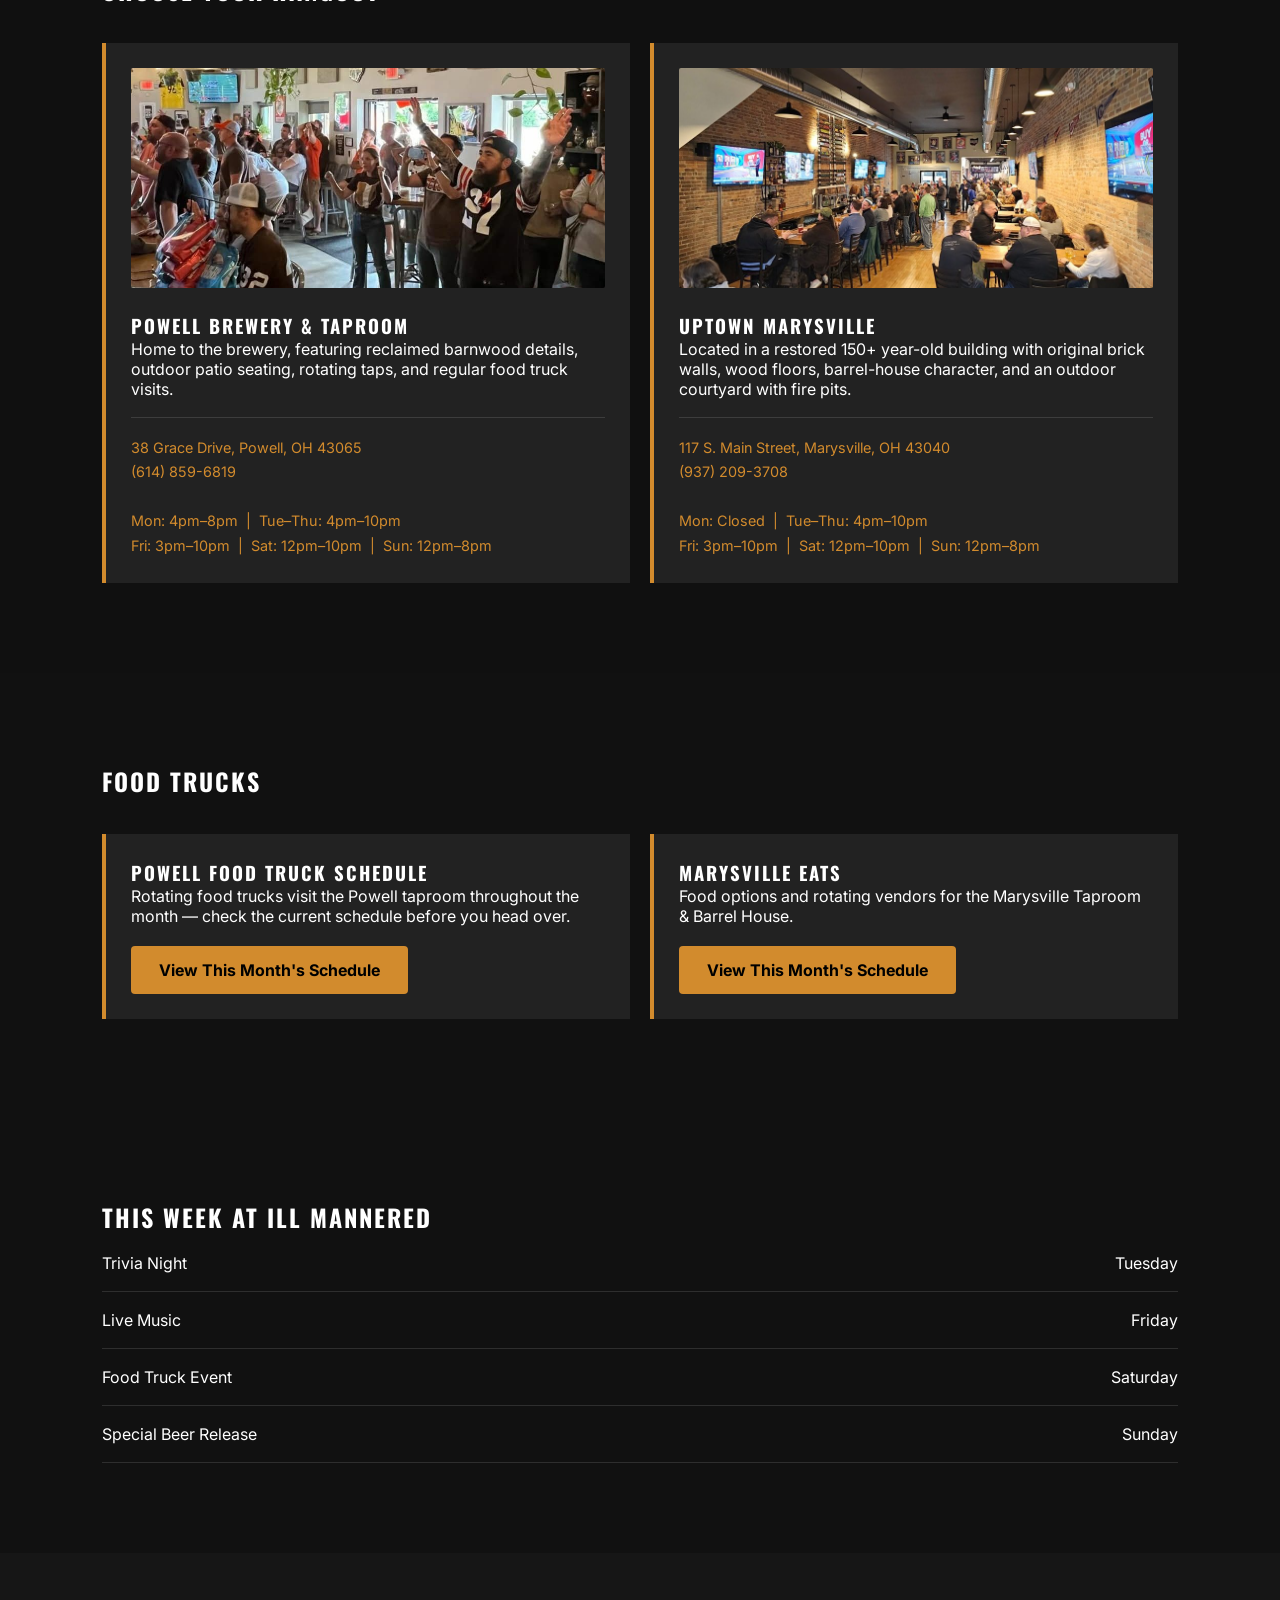
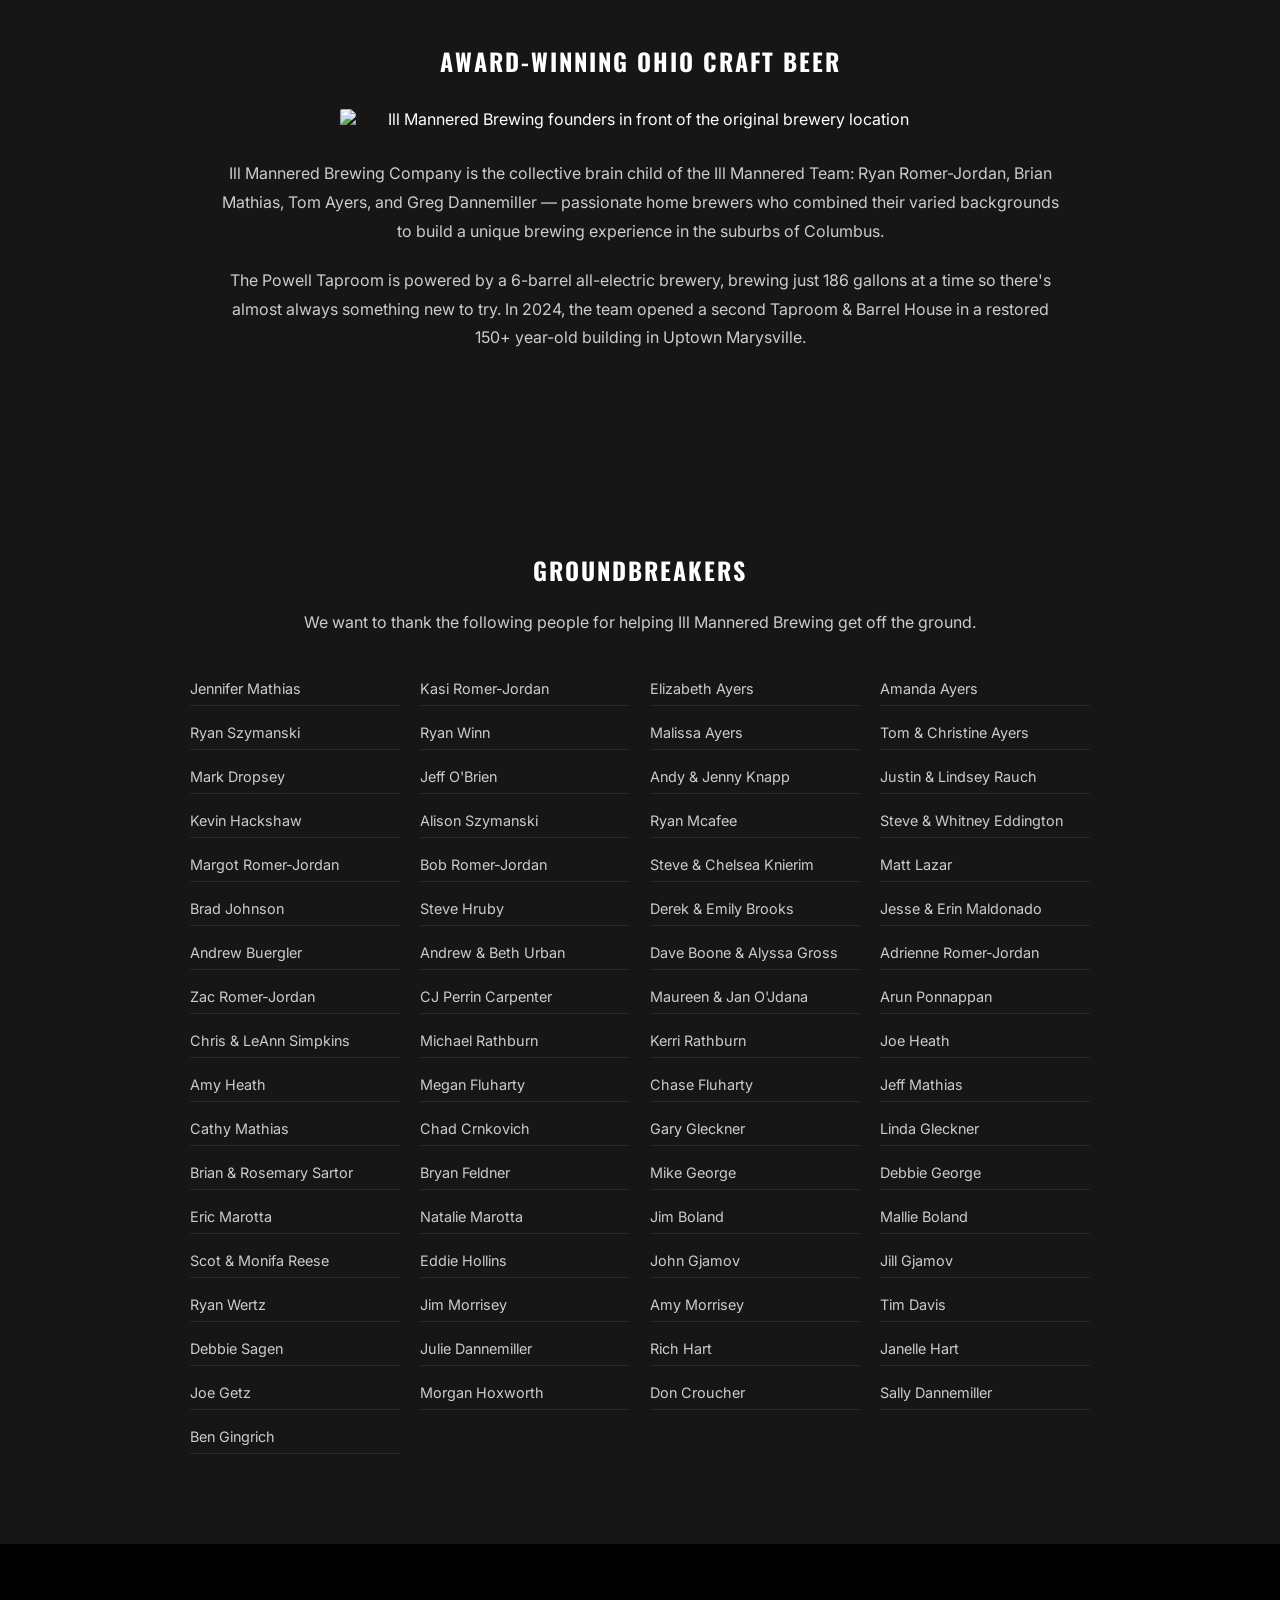
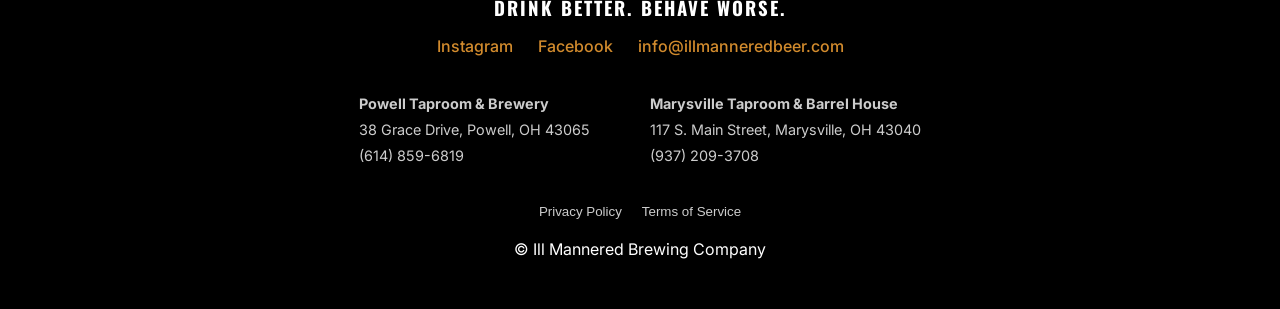
==== commit 21090de4: "Fix image paths in index.html to use correct URL formatting" ====
--- a/index.html
+++ b/index.html
@@ -58,7 +58,7 @@
     align-items:center;
     background:
         linear-gradient(rgba(0,0,0,.55),rgba(0,0,0,.8)),
-        url('images/Powell Patio.jpg');
+        url('images/Powell+Patio.jpg');
     background-size:cover;
     background-position:center;
 }
@@ -310,7 +310,7 @@
 
     <div class="location-grid">
         <div class="location-card">
-            <img src="images/Powell BB Taproom.jpg" alt="Powell Taproom" class="location-img">
+            <img src="images/Powell+BB+Taproom.jpg" alt="Powell Taproom" class="location-img">
             <h3>Powell Brewery & Taproom</h3>
             <p>
                 Home to the brewery, featuring reclaimed barnwood details,
@@ -325,7 +325,7 @@
         </div>
 
         <div class="location-card">
-            <img src="images/Marysville Taproom Interior.jpg" alt="Marysville Taproom" class="location-img">
+            <img src="images/Marysville+Taproom+Interior.jpg" alt="Marysville Taproom" class="location-img">
             <h3>Uptown Marysville</h3>
             <p>
                 Located in a restored 150+ year-old building with original brick walls,
@@ -386,7 +386,7 @@
 <section class="story" id="story">
     <h2>Award-Winning Ohio Craft Beer</h2>
 
-    <img src="images/8-8-2015-12 smaller.jpg" alt="Ill Mannered Brewing founders in front of the original brewery location" class="founders-img">
+    <img src="images/8-8-2015-12+smaller.jpg" alt="Ill Mannered Brewing founders in front of the original brewery location" class="founders-img">
 
     <p>
         Ill Mannered Brewing Company is the collective brain child of the Ill Mannered
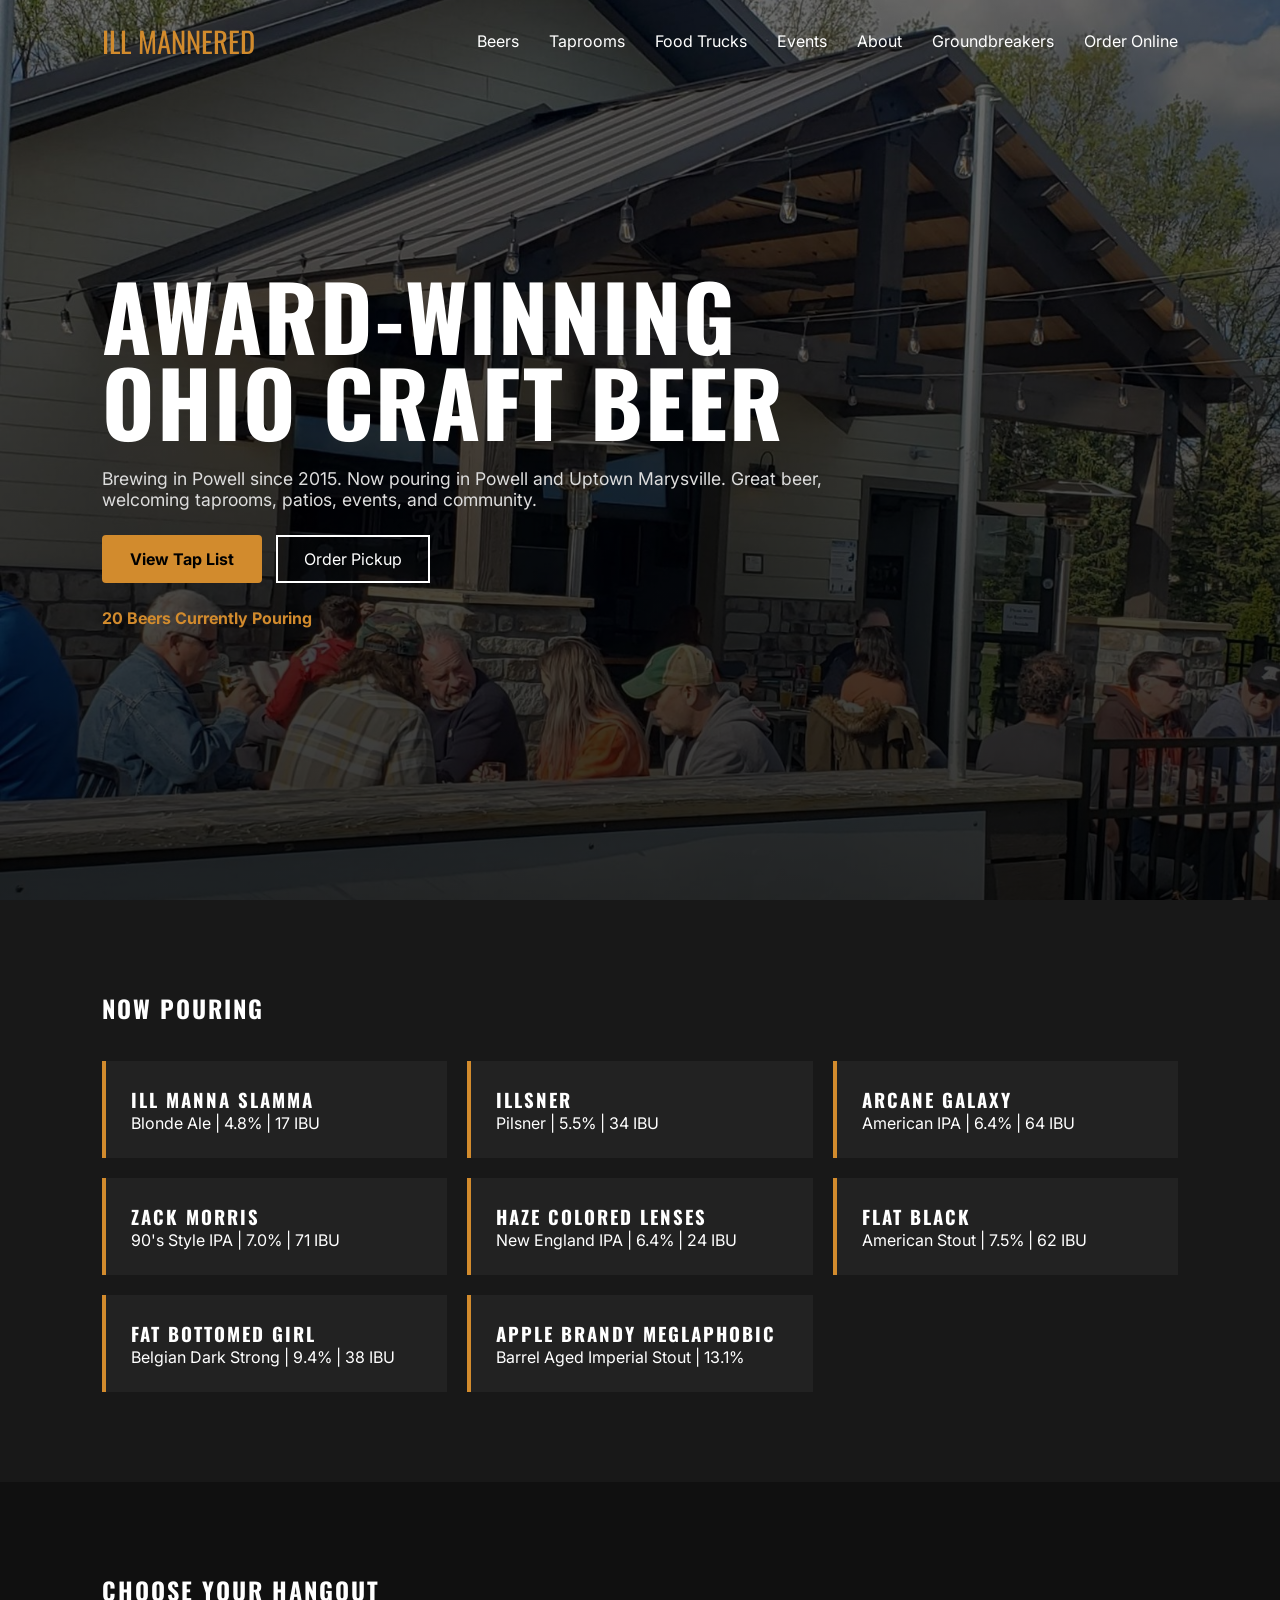
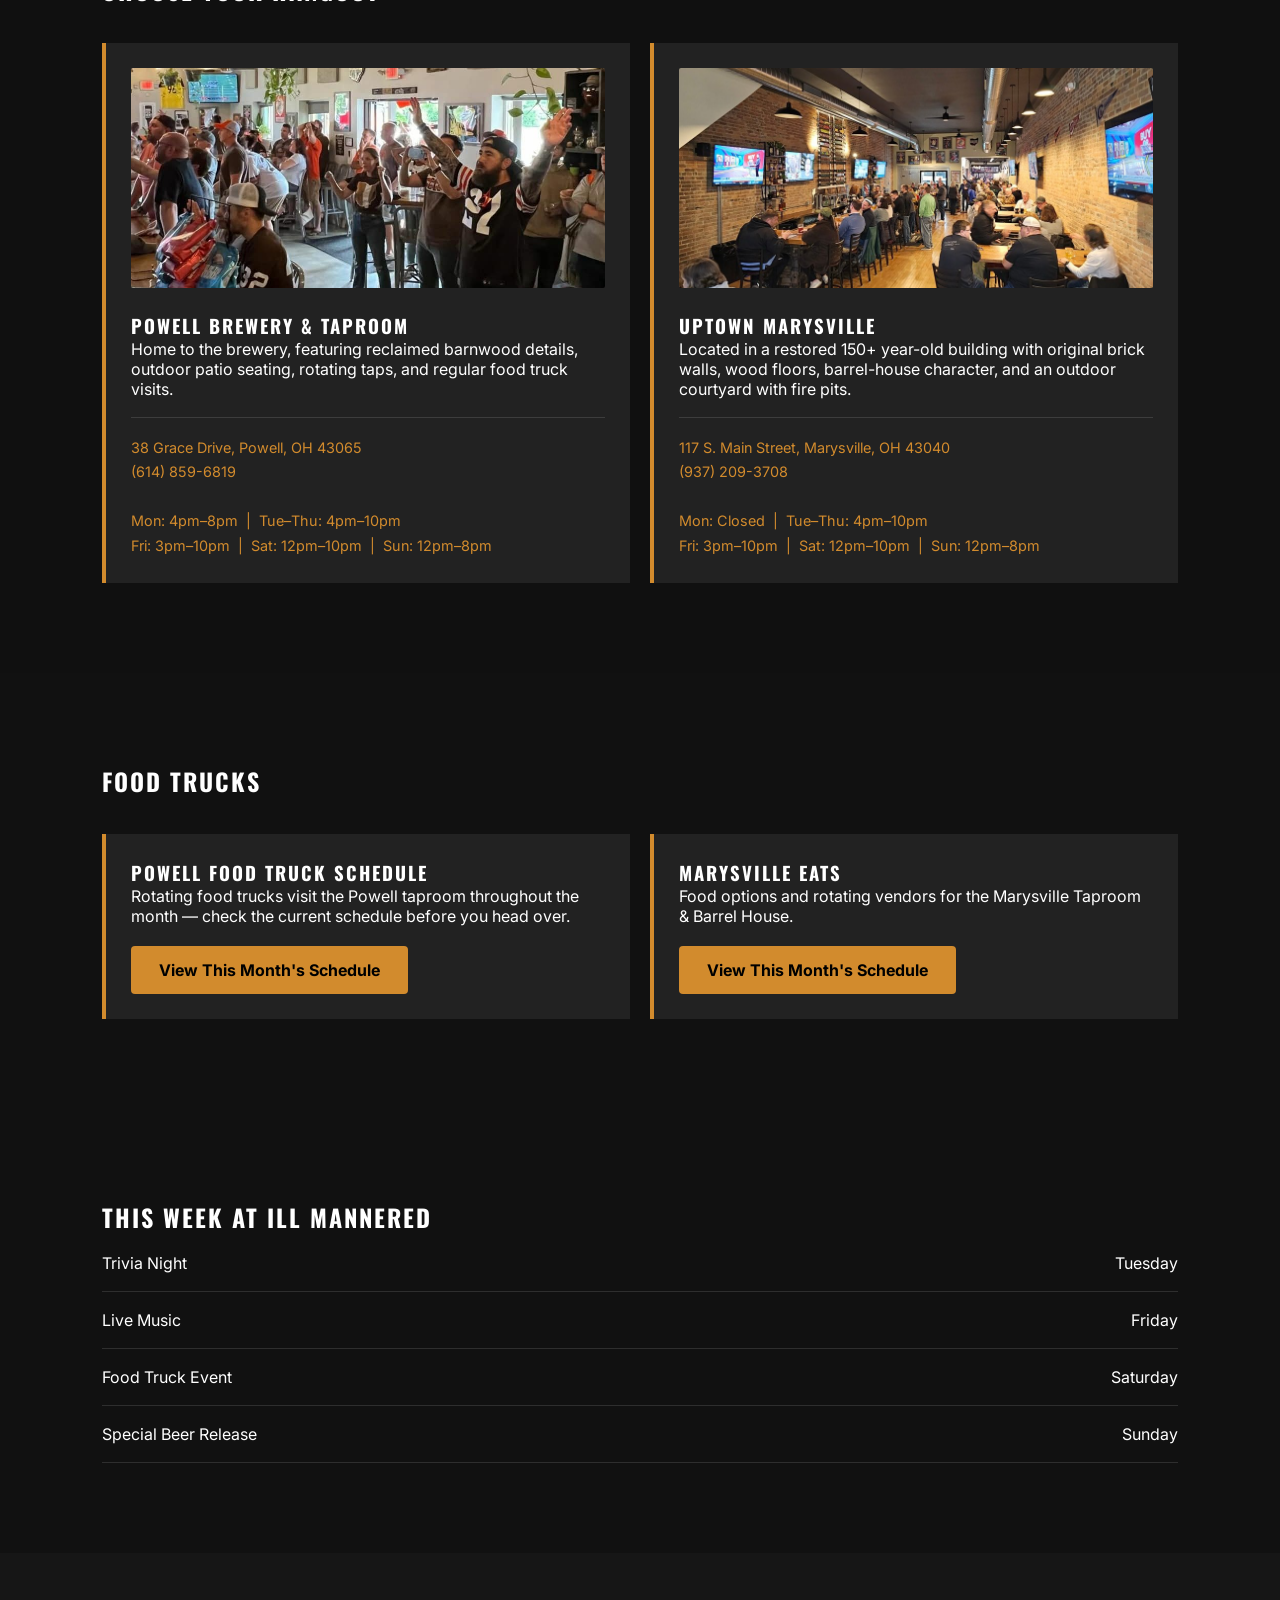
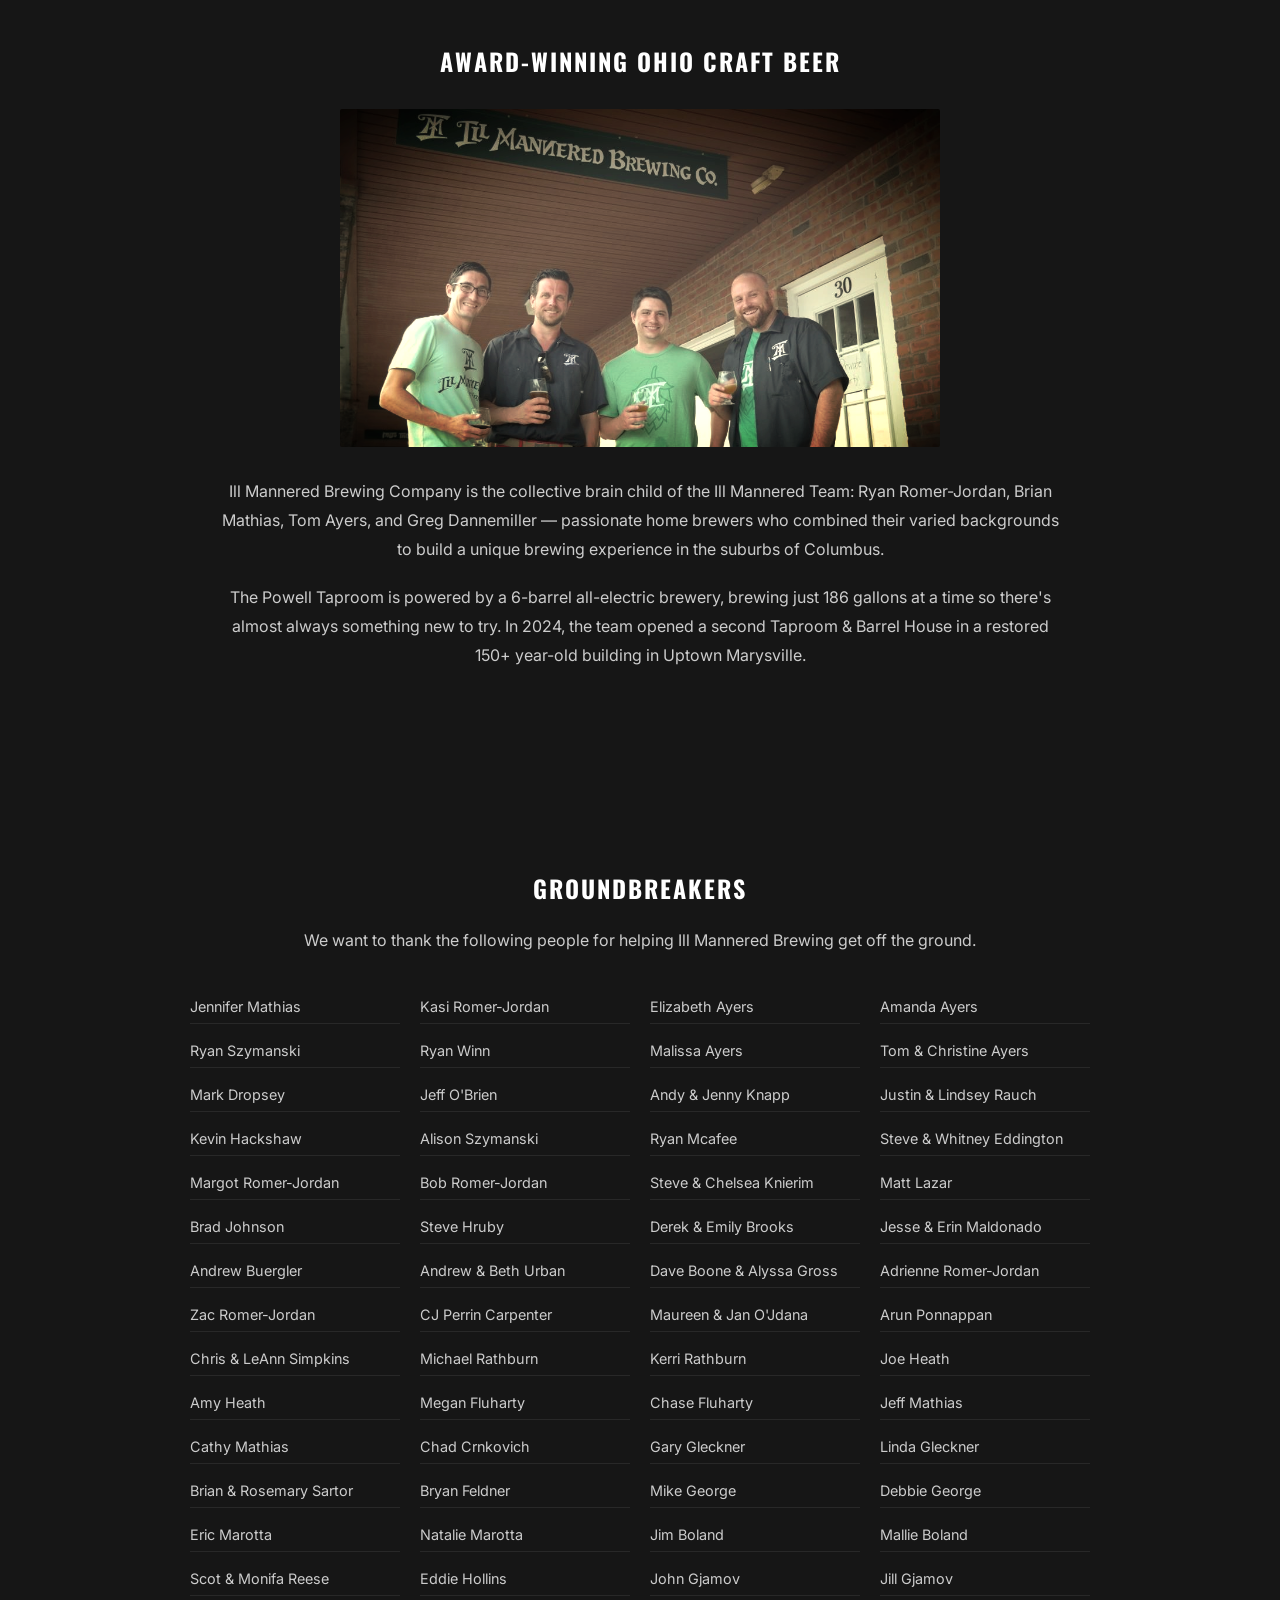
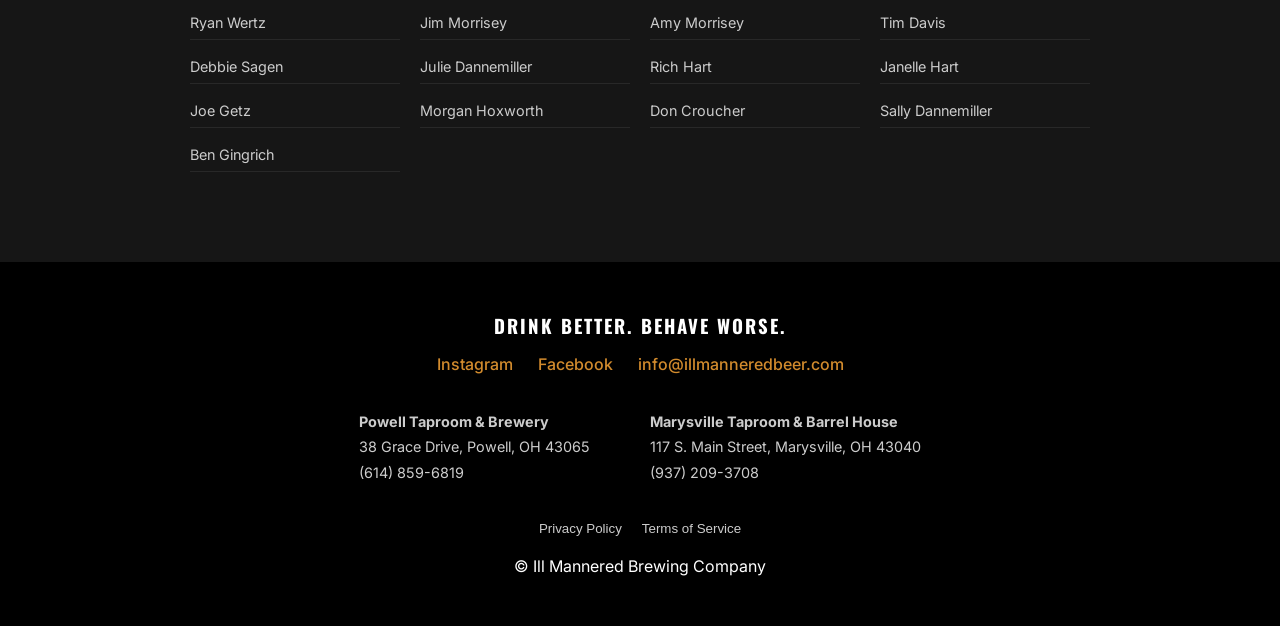
==== commit 66298bd9: "Fix image file extension for founders' image in story section" ====
--- a/index.html
+++ b/index.html
@@ -386,7 +386,7 @@
 <section class="story" id="story">
     <h2>Award-Winning Ohio Craft Beer</h2>
 
-    <img src="images/8-8-2015-12+smaller.jpg" alt="Ill Mannered Brewing founders in front of the original brewery location" class="founders-img">
+    <img src="images/8-8-2015-12+smaller.png" alt="Ill Mannered Brewing founders in front of the original brewery location" class="founders-img">
 
     <p>
         Ill Mannered Brewing Company is the collective brain child of the Ill Mannered
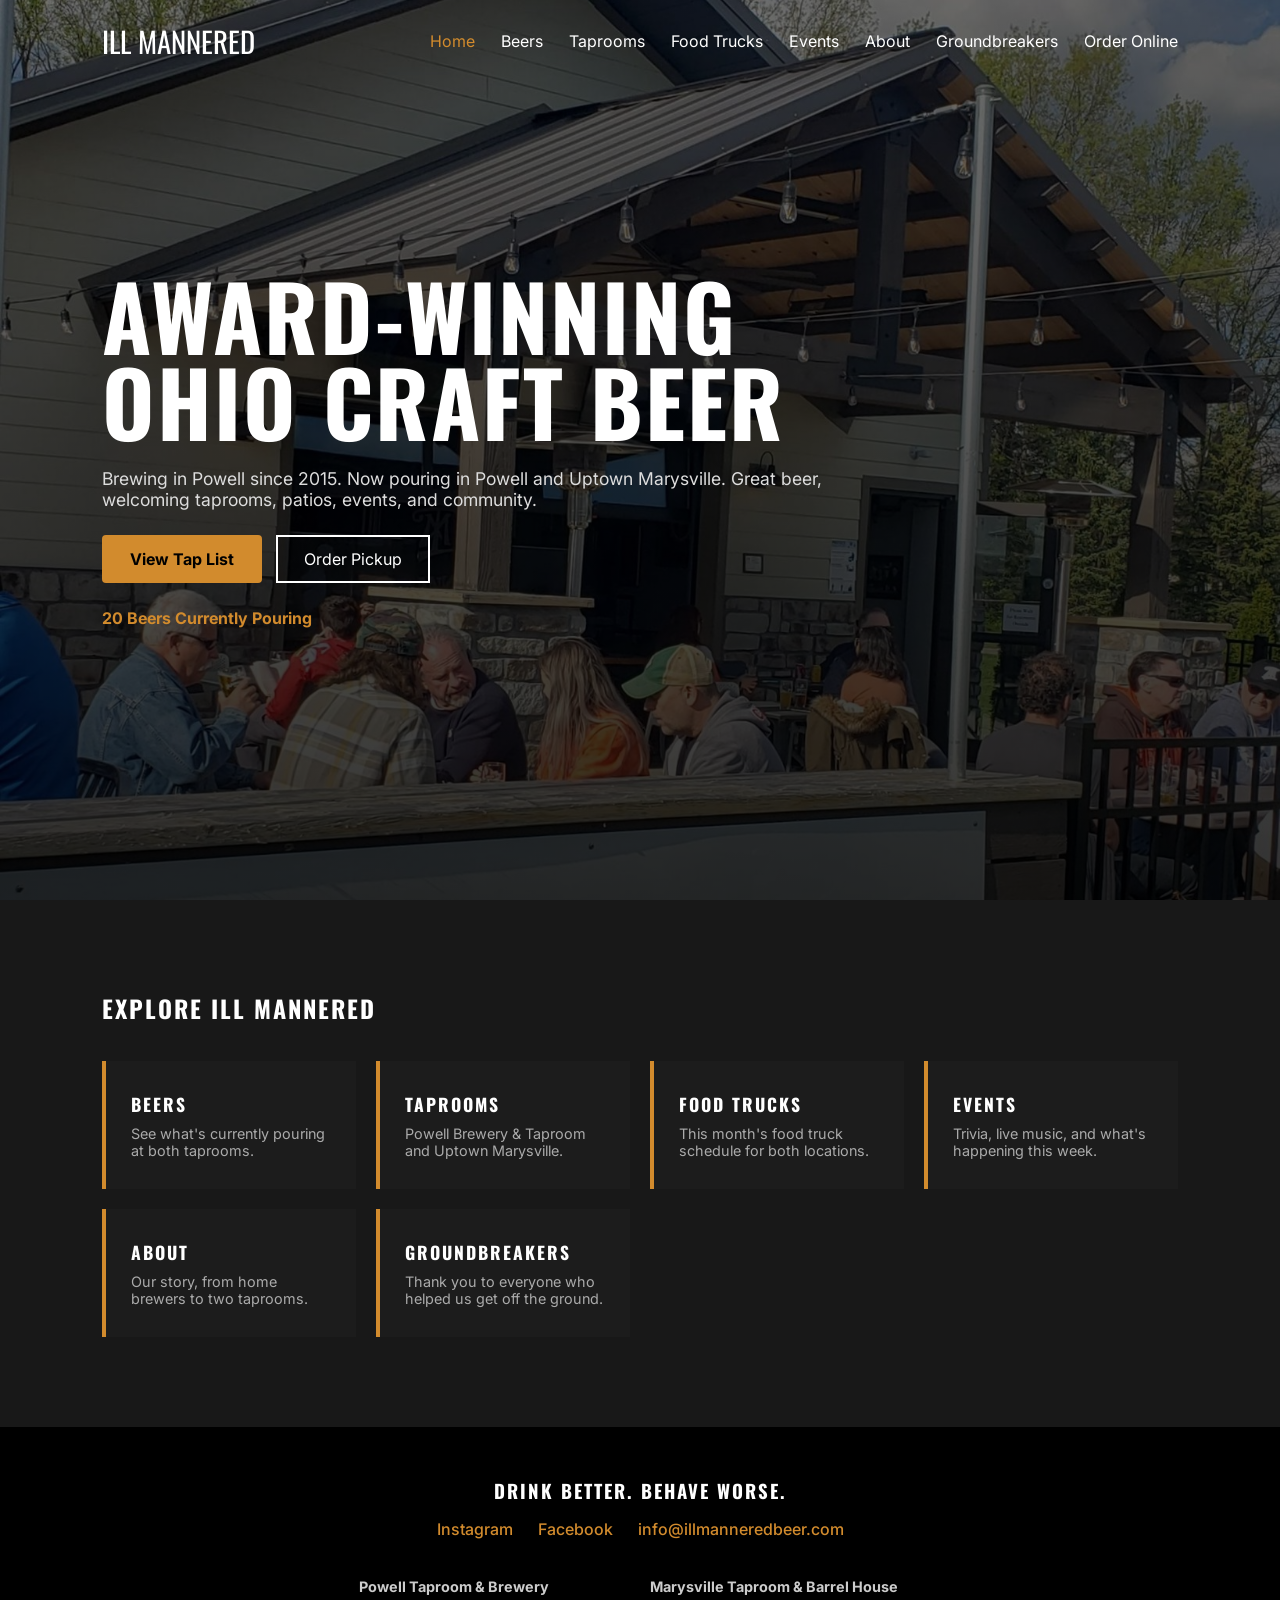
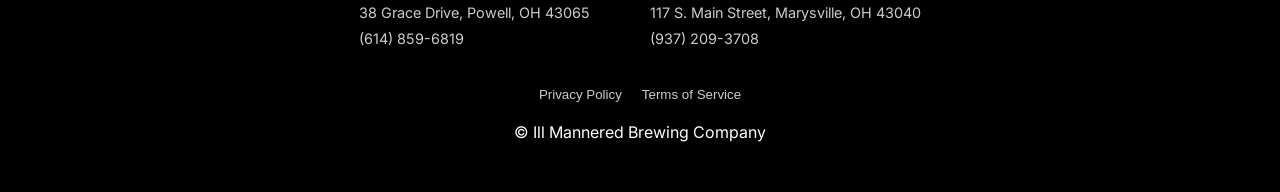
==== commit fbcee343: "Add new HTML pages for About, Beers, Events, Food Trucks, Groundbreakers, and Taprooms; implement Ja" ====
--- a/index.html
+++ b/index.html
@@ -3,249 +3,18 @@
 <head>
 <meta charset="UTF-8">
 <meta name="viewport" content="width=device-width, initial-scale=1.0">
-<title>Ill Mannered Brewery | Award-Winning Ohio Craft Beer</title>
+<title>Ill Mannered Brewery | Award-Winning Ohio Craft Beer | Ill Mannered Brewery</title>
+<meta name="description" content="Award-winning Ohio craft beer. Taprooms in Powell and Uptown Marysville.">
 <link href="https://fonts.googleapis.com/css2?family=Oswald:wght@400;500;700&family=Inter:wght@300;400;500;600&display=swap" rel="stylesheet">
-<style>
-:root{
-    --black:#111111;
-    --dark:#1a1a1a;
-    --amber:#d28b2d;
-    --cream:#f5f1e8;
-}
-*{margin:0;padding:0;box-sizing:border-box}
-html{scroll-behavior:smooth;}
-body{
-    font-family:'Inter',sans-serif;
-    background:var(--black);
-    color:white;
-    overflow-x:hidden;
-}
-h1,h2,h3{
-    font-family:'Oswald',sans-serif;
-    text-transform:uppercase;
-    letter-spacing:2px;
-}
-section{padding:90px 8%;}
-a{text-decoration:none;color:white}
-nav{
-    position:fixed;
-    width:100%;
-    top:0;
-    left:0;
-    z-index:1000;
-    padding:20px 8%;
-    display:flex;
-    justify-content:space-between;
-    align-items:center;
-    transition:.3s;
-}
-nav.scrolled{
-    background:rgba(0,0,0,.92);
-    backdrop-filter:blur(10px);
-}
-.logo{
-    color:var(--amber);
-    font-family:'Oswald',sans-serif;
-    font-size:1.8rem;
-}
-.nav-links{
-    display:flex;
-    gap:30px;
-}
-.hero{
-    min-height:100vh;
-    display:flex;
-    align-items:center;
-    background:
-        linear-gradient(rgba(0,0,0,.55),rgba(0,0,0,.8)),
-        url('images/Powell+Patio.jpg');
-    background-size:cover;
-    background-position:center;
-}
-.hero-content{max-width:760px;}
-.hero h1{
-    font-size:clamp(3rem,7vw,6rem);
-    line-height:.95;
-}
-.hero p{
-    margin:25px 0;
-    color:#ddd;
-    font-size:1.1rem;
-}
-.btn{
-    display:inline-block;
-    padding:14px 28px;
-    background:var(--amber);
-    color:black;
-    font-weight:700;
-    border-radius:4px;
-}
-.outline-btn{
-    display:inline-block;
-    padding:12px 26px;
-    border:2px solid white;
-    margin-left:10px;
-}
-.tap-count{
-    margin-top:25px;
-    color:var(--amber);
-    font-weight:bold;
-}
-.beer-board{background:#181818;}
-.board-grid,.location-grid{
-    display:grid;
-    grid-template-columns:repeat(auto-fit,minmax(260px,1fr));
-    gap:20px;
-    margin-top:35px;
-}
-.beer-card,.location-card{
-    background:#222;
-    padding:25px;
-    border-left:4px solid var(--amber);
-}
-.location-img{
-    width:100%;
-    height:220px;
-    object-fit:cover;
-    margin-bottom:20px;
-    border-radius:2px;
-}
-.location-meta{
-    margin-top:18px;
-    padding-top:18px;
-    border-top:1px solid rgba(255,255,255,.12);
-    color:var(--amber);
-    font-size:.9rem;
-    line-height:1.7;
-}
-.locations{
-    background:#101010;
-}
-.events .event{
-    display:flex;
-    justify-content:space-between;
-    border-bottom:1px solid rgba(255,255,255,.12);
-    padding:18px 0;
-}
-.story{
-    text-align:center;
-    background:#161616;
-}
-.story p{
-    max-width:850px;
-    margin:20px auto;
-    line-height:1.8;
-    color:#ccc;
-}
-.founders-img{
-    max-width:600px;
-    width:100%;
-    margin:30px auto;
-    border-radius:2px;
-    display:block;
-}
-.groundbreakers-list{
-    max-width:900px;
-    margin:35px auto 0;
-    display:grid;
-    grid-template-columns:repeat(auto-fit,minmax(200px,1fr));
-    gap:10px 20px;
-    text-align:left;
-}
-.groundbreakers-list span{
-    color:#ccc;
-    font-size:.9rem;
-    padding:8px 0;
-    border-bottom:1px solid rgba(255,255,255,.08);
-}
-footer{
-    text-align:center;
-    padding:50px 8%;
-    background:black;
-}
-.footer-links{
-    margin:20px 0;
-    display:flex;
-    justify-content:center;
-    gap:20px;
-    flex-wrap:wrap;
-}
-.footer-links button{
-    background:none;
-    border:none;
-    color:#ccc;
-    cursor:pointer;
-}
-.footer-links button:hover{
-    color:var(--amber);
-}
-.footer-social{
-    display:flex;
-    justify-content:center;
-    gap:25px;
-    margin-top:15px;
-    flex-wrap:wrap;
-}
-.footer-social a{
-    color:var(--amber);
-    font-weight:500;
-}
-.footer-social a:hover{
-    color:white;
-}
-.footer-locations{
-    display:flex;
-    justify-content:center;
-    gap:60px;
-    margin:35px 0;
-    flex-wrap:wrap;
-    color:#ccc;
-    font-size:.9rem;
-    line-height:1.8;
-    text-align:left;
-}
-.modal{
-    display:none;
-    position:fixed;
-    inset:0;
-    background:rgba(0,0,0,.85);
-    z-index:5000;
-    justify-content:center;
-    align-items:center;
-}
-.modal-content{
-    background:#1a1a1a;
-    width:90%;
-    max-width:500px;
-    padding:40px;
-    position:relative;
-    text-align:center;
-}
-.close-btn{
-    position:absolute;
-    right:15px;
-    top:8px;
-    cursor:pointer;
-    font-size:2rem;
-}
-@media(max-width:768px){
-    .nav-links{display:none;}
-    .outline-btn{display:block;margin:10px 0 0 0;}
-}
-</style>
+<link rel="stylesheet" href="style.css">
 </head>
 <body>
 
 <nav id="navbar">
-    <div class="logo">ILL MANNERED</div>
+    <div class="logo"><a href="index.html">ILL MANNERED</a></div>
     <div class="nav-links">
-        <a href="#beer-board">Beers</a>
-        <a href="#locations">Taprooms</a>
-        <a href="#foodtrucks">Food Trucks</a>
-        <a href="#events">Events</a>
-        <a href="#story">About</a>
-        <a href="#groundbreakers">Groundbreakers</a>
-        <a href="https://commerce.arryved.com/location/BHwJdw4e" target="_blank" rel="noopener">Order Online</a>
+        
+<a href="index.html" class="current">Home</a>        <a href="beers.html">Beers</a>        <a href="taprooms.html">Taprooms</a>        <a href="food-trucks.html">Food Trucks</a>        <a href="events.html">Events</a>        <a href="about.html">About</a>        <a href="groundbreakers.html">Groundbreakers</a>        <a href="https://commerce.arryved.com/location/BHwJdw4e" target="_blank" rel="noopener">Order Online</a>
     </div>
 </nav>
 
@@ -257,7 +26,7 @@
             Great beer, welcoming taprooms, patios, events, and community.
         </p>
 
-        <a href="#beer-board" class="btn">View Tap List</a>
+        <a href="beers.html" class="btn">View Tap List</a>
         <a href="https://commerce.arryved.com/location/BHwJdw4e" target="_blank" rel="noopener" class="outline-btn">Order Pickup</a>
 
         <div class="tap-count">
@@ -266,170 +35,34 @@
     </div>
 </section>
 
-<section class="beer-board" id="beer-board">
-    <h2>Now Pouring</h2>
+<section class="beer-board">
+    <h2>Explore Ill Mannered</h2>
 
-    <div class="board-grid" id="boardGrid">
-        <div class="beer-card">
-            <h3>Ill Manna Slamma</h3>
-            <p>Blonde Ale | 4.8% | 17 IBU</p>
-        </div>
-        <div class="beer-card">
-            <h3>Illsner</h3>
-            <p>Pilsner | 5.5% | 34 IBU</p>
-        </div>
-        <div class="beer-card">
-            <h3>Arcane Galaxy</h3>
-            <p>American IPA | 6.4% | 64 IBU</p>
-        </div>
-        <div class="beer-card">
-            <h3>Zack Morris</h3>
-            <p>90's Style IPA | 7.0% | 71 IBU</p>
-        </div>
-        <div class="beer-card">
-            <h3>Haze Colored Lenses</h3>
-            <p>New England IPA | 6.4% | 24 IBU</p>
-        </div>
-        <div class="beer-card">
-            <h3>Flat Black</h3>
-            <p>American Stout | 7.5% | 62 IBU</p>
-        </div>
-        <div class="beer-card">
-            <h3>Fat Bottomed Girl</h3>
-            <p>Belgian Dark Strong | 9.4% | 38 IBU</p>
-        </div>
-        <div class="beer-card">
-            <h3>Apple Brandy Meglaphobic</h3>
-            <p>Barrel Aged Imperial Stout | 13.1%</p>
-        </div>
-    </div>
-</section>
-
-<section class="locations" id="locations">
-    <h2>Choose Your Hangout</h2>
-
-    <div class="location-grid">
-        <div class="location-card">
-            <img src="images/Powell+BB+Taproom.jpg" alt="Powell Taproom" class="location-img">
-            <h3>Powell Brewery & Taproom</h3>
-            <p>
-                Home to the brewery, featuring reclaimed barnwood details,
-                outdoor patio seating, rotating taps, and regular food truck visits.
-            </p>
-            <p class="location-meta">
-                38 Grace Drive, Powell, OH 43065<br>
-                (614) 859-6819<br><br>
-                Mon: 4pm–8pm &nbsp;|&nbsp; Tue–Thu: 4pm–10pm<br>
-                Fri: 3pm–10pm &nbsp;|&nbsp; Sat: 12pm–10pm &nbsp;|&nbsp; Sun: 12pm–8pm
-            </p>
-        </div>
-
-        <div class="location-card">
-            <img src="images/Marysville+Taproom+Interior.jpg" alt="Marysville Taproom" class="location-img">
-            <h3>Uptown Marysville</h3>
-            <p>
-                Located in a restored 150+ year-old building with original brick walls,
-                wood floors, barrel-house character, and an outdoor courtyard with fire pits.
-            </p>
-            <p class="location-meta">
-                117 S. Main Street, Marysville, OH 43040<br>
-                (937) 209-3708<br><br>
-                Mon: Closed &nbsp;|&nbsp; Tue–Thu: 4pm–10pm<br>
-                Fri: 3pm–10pm &nbsp;|&nbsp; Sat: 12pm–10pm &nbsp;|&nbsp; Sun: 12pm–8pm
-            </p>
-        </div>
-    </div>
-</section>
-
-<section class="events" id="foodtrucks">
-    <h2>Food Trucks</h2>
-    <div class="location-grid">
-        <div class="location-card">
-            <h3>Powell Food Truck Schedule</h3>
-            <p>Rotating food trucks visit the Powell taproom throughout the month — check the current schedule before you head over.</p>
-            <a href="https://www.illmanneredbeer.com/powell-foodtrucks" target="_blank" rel="noopener" class="btn" style="margin-top:20px;">View This Month's Schedule</a>
-        </div>
-        <div class="location-card">
-            <h3>Marysville Eats</h3>
-            <p>Food options and rotating vendors for the Marysville Taproom & Barrel House.</p>
-            <a href="https://www.illmanneredbeer.com/marysville-foodtrucks" target="_blank" rel="noopener" class="btn" style="margin-top:20px;">View This Month's Schedule</a>
-        </div>
-    </div>
-</section>
-
-<section class="events" id="events">
-    <h2>This Week At Ill Mannered</h2>
-
-    <div id="eventsList">
-    <div class="event">
-        <span>Trivia Night</span>
-        <span>Tuesday</span>
-    </div>
-
-    <div class="event">
-        <span>Live Music</span>
-        <span>Friday</span>
-    </div>
-
-    <div class="event">
-        <span>Food Truck Event</span>
-        <span>Saturday</span>
-    </div>
-
-    <div class="event">
-        <span>Special Beer Release</span>
-        <span>Sunday</span>
-    </div>
-    </div>
-</section>
-
-<section class="story" id="story">
-    <h2>Award-Winning Ohio Craft Beer</h2>
-
-    <img src="images/8-8-2015-12+smaller.png" alt="Ill Mannered Brewing founders in front of the original brewery location" class="founders-img">
-
-    <p>
-        Ill Mannered Brewing Company is the collective brain child of the Ill Mannered
-        Team: Ryan Romer-Jordan, Brian Mathias, Tom Ayers, and Greg Dannemiller —
-        passionate home brewers who combined their varied backgrounds to build a
-        unique brewing experience in the suburbs of Columbus.
-    </p>
-
-    <p>
-        The Powell Taproom is powered by a 6-barrel all-electric brewery, brewing
-        just 186 gallons at a time so there's almost always something new to try.
-        In 2024, the team opened a second Taproom & Barrel House in a restored
-        150+ year-old building in Uptown Marysville.
-    </p>
-</section>
-
-<section class="story" id="groundbreakers">
-    <h2>Groundbreakers</h2>
-    <p>We want to thank the following people for helping Ill Mannered Brewing get off the ground.</p>
-    <div class="groundbreakers-list">
-        <span>Jennifer Mathias</span><span>Kasi Romer-Jordan</span><span>Elizabeth Ayers</span>
-        <span>Amanda Ayers</span><span>Ryan Szymanski</span><span>Ryan Winn</span>
-        <span>Malissa Ayers</span><span>Tom & Christine Ayers</span><span>Mark Dropsey</span>
-        <span>Jeff O'Brien</span><span>Andy & Jenny Knapp</span><span>Justin & Lindsey Rauch</span>
-        <span>Kevin Hackshaw</span><span>Alison Szymanski</span><span>Ryan Mcafee</span>
-        <span>Steve & Whitney Eddington</span><span>Margot Romer-Jordan</span><span>Bob Romer-Jordan</span>
-        <span>Steve & Chelsea Knierim</span><span>Matt Lazar</span><span>Brad Johnson</span>
-        <span>Steve Hruby</span><span>Derek & Emily Brooks</span><span>Jesse & Erin Maldonado</span>
-        <span>Andrew Buergler</span><span>Andrew & Beth Urban</span><span>Dave Boone & Alyssa Gross</span>
-        <span>Adrienne Romer-Jordan</span><span>Zac Romer-Jordan</span><span>CJ Perrin Carpenter</span>
-        <span>Maureen & Jan O'Jdana</span><span>Arun Ponnappan</span><span>Chris & LeAnn Simpkins</span>
-        <span>Michael Rathburn</span><span>Kerri Rathburn</span><span>Joe Heath</span>
-        <span>Amy Heath</span><span>Megan Fluharty</span><span>Chase Fluharty</span>
-        <span>Jeff Mathias</span><span>Cathy Mathias</span><span>Chad Crnkovich</span>
-        <span>Gary Gleckner</span><span>Linda Gleckner</span><span>Brian & Rosemary Sartor</span>
-        <span>Bryan Feldner</span><span>Mike George</span><span>Debbie George</span>
-        <span>Eric Marotta</span><span>Natalie Marotta</span><span>Jim Boland</span>
-        <span>Mallie Boland</span><span>Scot & Monifa Reese</span><span>Eddie Hollins</span>
-        <span>John Gjamov</span><span>Jill Gjamov</span><span>Ryan Wertz</span>
-        <span>Jim Morrisey</span><span>Amy Morrisey</span><span>Tim Davis</span>
-        <span>Debbie Sagen</span><span>Julie Dannemiller</span><span>Rich Hart</span>
-        <span>Janelle Hart</span><span>Joe Getz</span><span>Morgan Hoxworth</span>
-        <span>Don Croucher</span><span>Sally Dannemiller</span><span>Ben Gingrich</span>
+    <div class="home-links">
+        <a href="beers.html">
+            <h3>Beers</h3>
+            <p>See what's currently pouring at both taprooms.</p>
+        </a>
+        <a href="taprooms.html">
+            <h3>Taprooms</h3>
+            <p>Powell Brewery & Taproom and Uptown Marysville.</p>
+        </a>
+        <a href="food-trucks.html">
+            <h3>Food Trucks</h3>
+            <p>This month's food truck schedule for both locations.</p>
+        </a>
+        <a href="events.html">
+            <h3>Events</h3>
+            <p>Trivia, live music, and what's happening this week.</p>
+        </a>
+        <a href="about.html">
+            <h3>About</h3>
+            <p>Our story, from home brewers to two taprooms.</p>
+        </a>
+        <a href="groundbreakers.html">
+            <h3>Groundbreakers</h3>
+            <p>Thank you to everyone who helped us get off the ground.</p>
+        </a>
     </div>
 </section>
 
@@ -460,7 +93,7 @@
         <button onclick="showPopup('Terms of Service')">Terms of Service</button>
     </div>
 
-    <p>© Ill Mannered Brewing Company</p>
+    <p>&copy; Ill Mannered Brewing Company</p>
 </footer>
 
 <div id="legalModal" class="modal">
@@ -471,156 +104,6 @@
     </div>
 </div>
 
-<script>
-window.addEventListener("scroll",()=>{
-    const nav=document.getElementById("navbar");
-    if(window.scrollY>50){
-        nav.classList.add("scrolled");
-    }else{
-        nav.classList.remove("scrolled");
-    }
-});
-
-function animateValue(id,start,end,duration){
-    let current=start;
-    const range=end-start;
-    const step=Math.max(1,Math.floor(duration/range));
-    const timer=setInterval(()=>{
-        current++;
-        document.getElementById(id).textContent=current;
-        if(current>=end) clearInterval(timer);
-    },step);
-}
-
-window.addEventListener("load",()=>{
-    animateValue("tapCounter",0,20,1200);
-});
-
-function showPopup(option){
-    document.getElementById("modalTitle").textContent=option;
-    document.getElementById("modalText").textContent=
-        "This is usually where your " + option + " would be.";
-    document.getElementById("legalModal").style.display="flex";
-}
-
-function closePopup(){
-    document.getElementById("legalModal").style.display="none";
-}
-
-window.addEventListener("click",(e)=>{
-    const modal=document.getElementById("legalModal");
-    if(e.target===modal){
-        closePopup();
-    }
-});
-
-/* ============================================================
-   LIVE CONTENT FROM GOOGLE SHEETS
-   ------------------------------------------------------------
-   Paste your two "Publish to web" CSV links below.
-   How to get them (one-time setup, ~5 minutes):
-
-   1. Go to Google Sheets, create a new sheet.
-   2. Make TWO tabs (bottom of screen): name one "Beers",
-      one "Events".
-   3. In the "Beers" tab, put headers in row 1: Name | Style
-      Then list beers below, one per row.
-        Name          Style
-        Ill Monk      Belgian Dubbel
-        Hop Disorder  Hazy IPA
-   4. In the "Events" tab, put headers in row 1: Name | Day
-        Name              Day
-        Trivia Night      Tuesday
-        Live Music        Friday
-   5. File > Share > Publish to web.
-   6. Choose the "Beers" tab, format "Comma-separated values
-      (.csv)", click Publish. Copy the link it gives you.
-   7. Repeat for the "Events" tab.
-   8. Paste both links into BEERS_CSV_URL and EVENTS_CSV_URL
-      below (keep the quotes).
-
-   From then on, editing the spreadsheet is all the brewery
-   needs to do — add a row, delete a row, change a word — and
-   the website updates itself automatically. If the links are
-   left blank, or the sheet is unreachable, the site quietly
-   falls back to the hardcoded cards already in the HTML, so
-   nothing ever breaks.
-   ============================================================ */
-const BEERS_CSV_URL  = "https://docs.google.com/spreadsheets/d/e/2PACX-1vRhkqlgAAwZwO8TnqGkKlFAGpHv8yCGsZcdLMp49OKJ2XZNEhr4ZEPsqxfPy_GtU7TkanM26mFWa-hM/pub?gid=56140579&single=true&output=csv";
-const EVENTS_CSV_URL = "https://docs.google.com/spreadsheets/d/e/2PACX-1vRhkqlgAAwZwO8TnqGkKlFAGpHv8yCGsZcdLMp49OKJ2XZNEhr4ZEPsqxfPy_GtU7TkanM26mFWa-hM/pub?output=csv";
-
-// Minimal CSV parser: handles quoted fields and commas inside quotes.
-function parseCSV(text){
-    const rows=[];
-    let row=[],field="",inQuotes=false;
-    for(let i=0;i<text.length;i++){
-        const c=text[i];
-        if(inQuotes){
-            if(c==='"'){
-                if(text[i+1]==='"'){field+='"';i++;}
-                else{inQuotes=false;}
-            }else{field+=c;}
-        }else{
-            if(c==='"'){inQuotes=true;}
-            else if(c===','){row.push(field);field="";}
-            else if(c==='\n'||c==='\r'){
-                if(field.length||row.length){row.push(field);rows.push(row);}
-                field="";row=[];
-                if(c==='\r'&&text[i+1]==='\n')i++;
-            }else{field+=c;}
-        }
-    }
-    if(field.length||row.length){row.push(field);rows.push(row);}
-    return rows.filter(r=>r.some(cell=>cell.trim().length));
-}
-
-function escapeHTML(str){
-    const div=document.createElement("div");
-    div.textContent=str;
-    return div.innerHTML;
-}
-
-async function loadSheet(url){
-    if(!url) return null;
-    try{
-        const res=await fetch(url,{cache:"no-store"});
-        if(!res.ok) throw new Error("Bad response");
-        const text=await res.text();
-        const rows=parseCSV(text);
-        if(rows.length<2) throw new Error("No data rows");
-        return rows.slice(1); // drop header row
-    }catch(err){
-        console.warn("Live content unavailable, using fallback.",err);
-        return null;
-    }
-}
-
-async function renderBeers(){
-    const rows=await loadSheet(BEERS_CSV_URL);
-    if(!rows) return; // keep hardcoded fallback cards
-    const grid=document.getElementById("boardGrid");
-    grid.innerHTML=rows.map(r=>{
-        const name=escapeHTML(r[0]||"");
-        const style=escapeHTML(r[1]||"");
-        return `<div class="beer-card"><h3>${name}</h3><p>${style}</p></div>`;
-    }).join("");
-    document.getElementById("tapCounter").textContent=rows.length;
-}
-
-async function renderEvents(){
-    const rows=await loadSheet(EVENTS_CSV_URL);
-    if(!rows) return; // keep hardcoded fallback list
-    const list=document.getElementById("eventsList");
-    list.innerHTML=rows.map(r=>{
-        const name=escapeHTML(r[0]||"");
-        const day=escapeHTML(r[1]||"");
-        return `<div class="event"><span>${name}</span><span>${day}</span></div>`;
-    }).join("");
-}
-
-renderBeers();
-renderEvents();
-</script>
-
+<script src="script.js" defer></script>
 </body>
 </html>
--- a/style.css
+++ b/style.css
@@ -0,0 +1,263 @@
+:root{
+    --black:#111111;
+    --dark:#1a1a1a;
+    --amber:#d28b2d;
+    --cream:#f5f1e8;
+}
+*{margin:0;padding:0;box-sizing:border-box}
+html{scroll-behavior:smooth;}
+body{
+    font-family:'Inter',sans-serif;
+    background:var(--black);
+    color:white;
+    overflow-x:hidden;
+}
+h1,h2,h3{
+    font-family:'Oswald',sans-serif;
+    text-transform:uppercase;
+    letter-spacing:2px;
+}
+section{padding:90px 8%;}
+a{text-decoration:none;color:white}
+nav{
+    position:fixed;
+    width:100%;
+    top:0;
+    left:0;
+    z-index:1000;
+    padding:20px 8%;
+    display:flex;
+    justify-content:space-between;
+    align-items:center;
+    transition:.3s;
+}
+nav.scrolled{
+    background:rgba(0,0,0,.92);
+    backdrop-filter:blur(10px);
+}
+.logo{
+    color:var(--amber);
+    font-family:'Oswald',sans-serif;
+    font-size:1.8rem;
+}
+.nav-links{
+    display:flex;
+    gap:26px;
+    flex-wrap:wrap;
+}
+.nav-links a.current{
+    color:var(--amber);
+}
+.hero{
+    min-height:100vh;
+    display:flex;
+    align-items:center;
+    background:
+        linear-gradient(rgba(0,0,0,.55),rgba(0,0,0,.8)),
+        url('images/Powell+Patio.jpg');
+    background-size:cover;
+    background-position:center;
+}
+.hero-content{max-width:760px;}
+.hero h1{
+    font-size:clamp(3rem,7vw,6rem);
+    line-height:.95;
+}
+.hero p{
+    margin:25px 0;
+    color:#ddd;
+    font-size:1.1rem;
+}
+.btn{
+    display:inline-block;
+    padding:14px 28px;
+    background:var(--amber);
+    color:black;
+    font-weight:700;
+    border-radius:4px;
+}
+.outline-btn{
+    display:inline-block;
+    padding:12px 26px;
+    border:2px solid white;
+    margin-left:10px;
+}
+.tap-count{
+    margin-top:25px;
+    color:var(--amber);
+    font-weight:bold;
+}
+.page-header{
+    background:#181818;
+    padding-top:160px;
+    text-align:center;
+}
+.page-header p{
+    color:#ccc;
+    max-width:650px;
+    margin:15px auto 0;
+}
+.beer-board{background:#181818;}
+.board-grid,.location-grid{
+    display:grid;
+    grid-template-columns:repeat(auto-fit,minmax(260px,1fr));
+    gap:20px;
+    margin-top:35px;
+}
+.beer-card,.location-card{
+    background:#222;
+    padding:25px;
+    border-left:4px solid var(--amber);
+}
+.location-img{
+    width:100%;
+    height:220px;
+    object-fit:cover;
+    margin-bottom:20px;
+    border-radius:2px;
+}
+.location-meta{
+    margin-top:18px;
+    padding-top:18px;
+    border-top:1px solid rgba(255,255,255,.12);
+    color:var(--amber);
+    font-size:.9rem;
+    line-height:1.7;
+}
+.locations{
+    background:#101010;
+}
+.events .event{
+    display:flex;
+    justify-content:space-between;
+    border-bottom:1px solid rgba(255,255,255,.12);
+    padding:18px 0;
+}
+.story{
+    text-align:center;
+    background:#161616;
+}
+.story p{
+    max-width:850px;
+    margin:20px auto;
+    line-height:1.8;
+    color:#ccc;
+}
+.founders-img{
+    max-width:600px;
+    width:100%;
+    margin:30px auto;
+    border-radius:2px;
+    display:block;
+}
+.groundbreakers-list{
+    max-width:900px;
+    margin:35px auto 0;
+    display:grid;
+    grid-template-columns:repeat(auto-fit,minmax(200px,1fr));
+    gap:10px 20px;
+    text-align:left;
+}
+.groundbreakers-list span{
+    color:#ccc;
+    font-size:.9rem;
+    padding:8px 0;
+    border-bottom:1px solid rgba(255,255,255,.08);
+}
+.home-links{
+    display:grid;
+    grid-template-columns:repeat(auto-fit,minmax(240px,1fr));
+    gap:20px;
+    margin-top:35px;
+}
+.home-links a{
+    background:#1c1c1c;
+    padding:30px 25px;
+    border-left:4px solid var(--amber);
+    display:block;
+}
+.home-links a:hover{
+    background:#242424;
+}
+.home-links h3{font-size:1.1rem;}
+.home-links p{
+    color:#aaa;
+    margin-top:8px;
+    font-size:.9rem;
+    text-transform:none;
+    letter-spacing:normal;
+}
+footer{
+    text-align:center;
+    padding:50px 8%;
+    background:black;
+}
+.footer-links{
+    margin:20px 0;
+    display:flex;
+    justify-content:center;
+    gap:20px;
+    flex-wrap:wrap;
+}
+.footer-links button{
+    background:none;
+    border:none;
+    color:#ccc;
+    cursor:pointer;
+}
+.footer-links button:hover{
+    color:var(--amber);
+}
+.footer-social{
+    display:flex;
+    justify-content:center;
+    gap:25px;
+    margin-top:15px;
+    flex-wrap:wrap;
+}
+.footer-social a{
+    color:var(--amber);
+    font-weight:500;
+}
+.footer-social a:hover{
+    color:white;
+}
+.footer-locations{
+    display:flex;
+    justify-content:center;
+    gap:60px;
+    margin:35px 0;
+    flex-wrap:wrap;
+    color:#ccc;
+    font-size:.9rem;
+    line-height:1.8;
+    text-align:left;
+}
+.modal{
+    display:none;
+    position:fixed;
+    inset:0;
+    background:rgba(0,0,0,.85);
+    z-index:5000;
+    justify-content:center;
+    align-items:center;
+}
+.modal-content{
+    background:#1a1a1a;
+    width:90%;
+    max-width:500px;
+    padding:40px;
+    position:relative;
+    text-align:center;
+}
+.close-btn{
+    position:absolute;
+    right:15px;
+    top:8px;
+    cursor:pointer;
+    font-size:2rem;
+}
+@media(max-width:768px){
+    .nav-links{display:none;}
+    .outline-btn{display:block;margin:10px 0 0 0;}
+}
